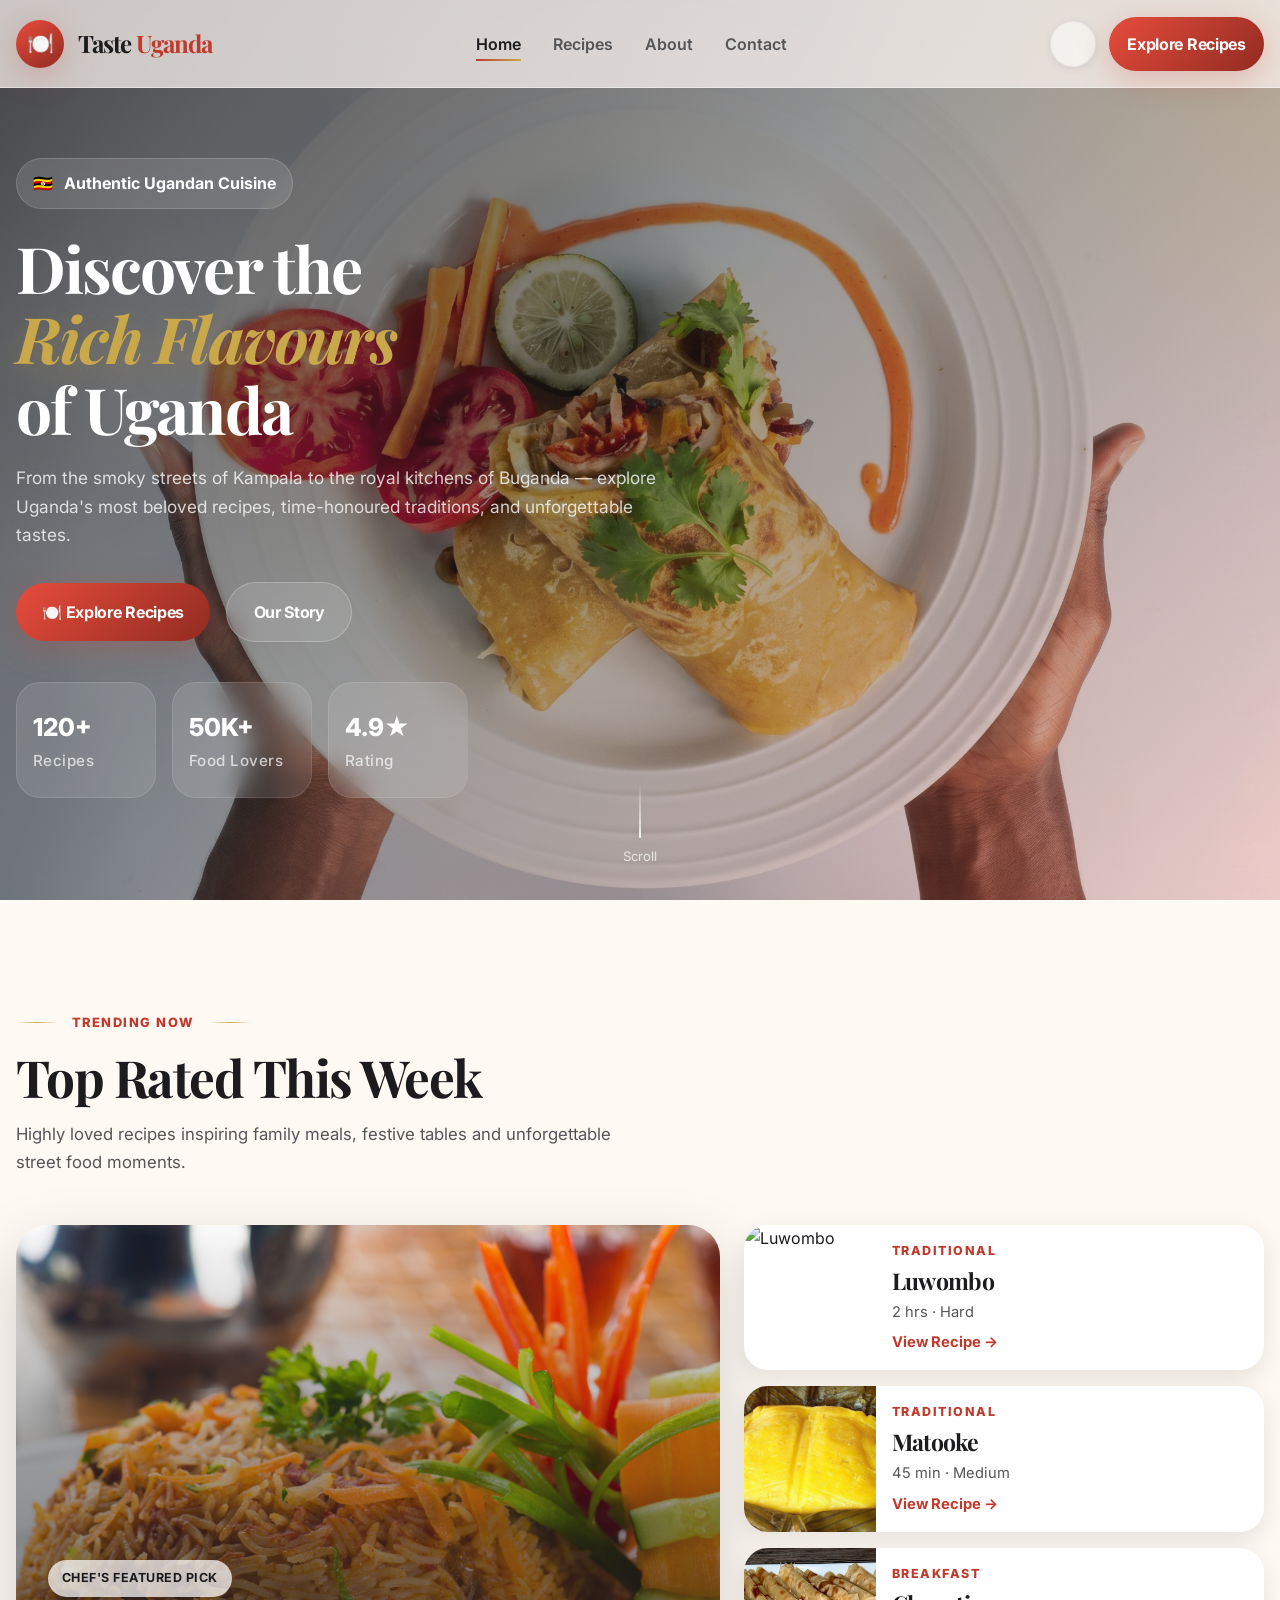
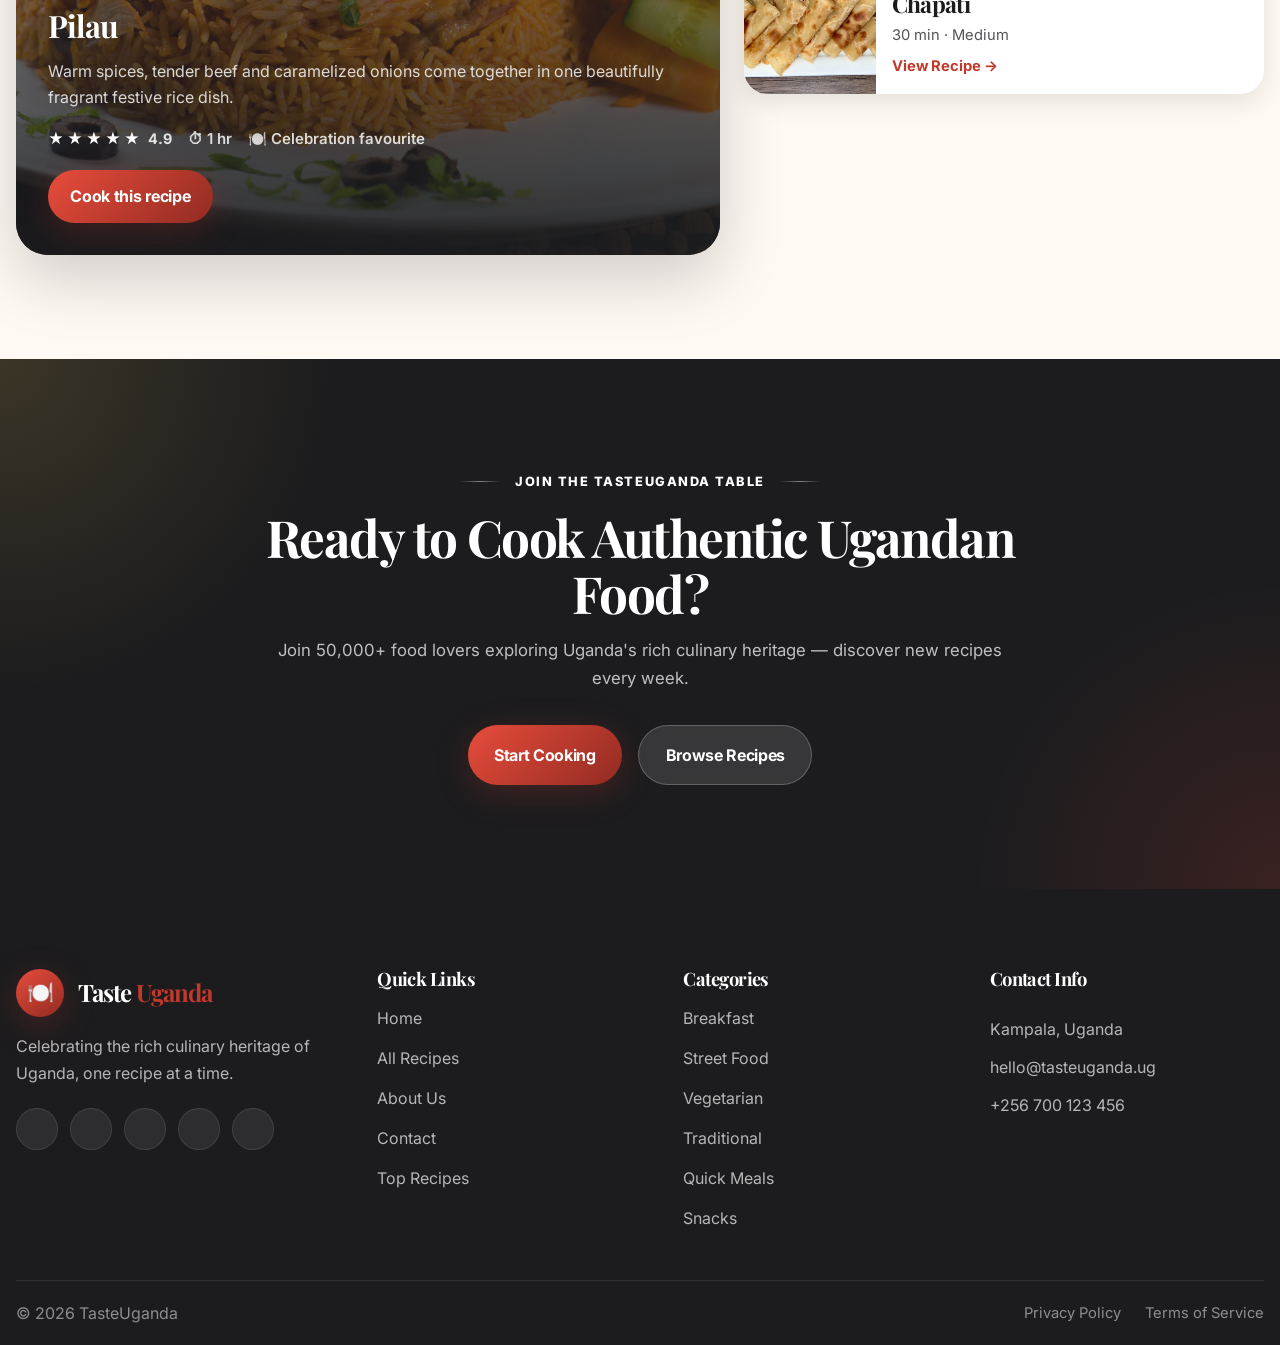
==== index.html @ e5caf35d "move all the css to tailwind media queries format" ====
<!doctype html>
<html lang="en">
  <head>
    <meta charset="UTF-8" />
    <meta name="viewport" content="width=device-width, initial-scale=1.0" />
    <meta
      name="description"
      content="Discover authentic Ugandan recipes, from Rolex and Matoke to Pilau and Luwombo."
    />
    <title>Taste Uganda | Authentic Ugandan Cuisine</title>
    <link
      rel="icon"
      href="data:image/svg+xml,%3Csvg xmlns=%27http://www.w3.org/2000/svg%27 viewBox=%270 0 100 100%27%3E%3Ctext y=%27.9em%27 font-size=%2790%27%3E🍽️%3C/text%3E%3C/svg%3E"
    />
    <link rel="stylesheet" href="css/styles.css" />
    <script src="https://code.iconify.design/iconify-icon/2.1.0/iconify-icon.min.js"></script>
  </head>
  <body>
    <!-- ===================== NAVBAR ===================== -->
    <nav class="navbar" id="navbar">
      <div class="container">
        <div class="navbar-inner">
          <!-- Logo -->
          <a href="index.html" class="navbar-logo">
            <div class="logo-icon">🍽️</div>
            <div class="logo-text">
              Taste
              <span>Uganda</span>
            </div>
          </a>

          <!-- Desktop nav links -->
          <ul class="navbar-nav">
            <li><a href="index.html" class="nav-link active">Home</a></li>
            <li><a href="recipes.html" class="nav-link">Recipes</a></li>
            <li><a href="about.html" class="nav-link">About</a></li>
            <li><a href="contact.html" class="nav-link">Contact</a></li>
          </ul>

          <!-- Right-side actions -->
          <div class="navbar-actions">
            <button class="search-toggle" id="searchToggle" aria-label="Search">
              <iconify-icon icon="line-md:search"></iconify-icon>
            </button>
            <a href="recipes.html" class="btn btn-primary btn-nav">
              Explore Recipes
            </a>
            <button class="hamburger" id="hamburger" aria-label="Menu">
              <span></span>
              <span></span>
              <span></span>
            </button>
          </div>
        </div>
      </div>
    </nav>

    <!-- ===================== MOBILE MENU ===================== -->
    <div class="mobile-menu" id="mobileMenu">
      <ul class="mobile-nav-links">
        <li>
          <a href="index.html" class="mobile-nav-link active">
            <iconify-icon icon="line-md:home"></iconify-icon>
            Home
          </a>
        </li>
        <li>
          <a href="recipes.html" class="mobile-nav-link">
            <iconify-icon icon="line-md:list"></iconify-icon>
            Recipes
          </a>
        </li>
        <li>
          <a href="about.html" class="mobile-nav-link">
            <iconify-icon icon="mdi:earth"></iconify-icon>
            About
          </a>
        </li>
        <li>
          <a href="contact.html" class="mobile-nav-link">
            <iconify-icon icon="line-md:email"></iconify-icon>
            Contact
          </a>
        </li>
      </ul>
      <a href="recipes.html" class="btn btn-primary mobile-nav-cta">
        Explore Recipes
      </a>
    </div>

    <!-- ===================== SEARCH OVERLAY ===================== -->
    <div class="search-overlay" id="searchOverlay">
      <div class="search-box">
        <div class="search-input-wrapper">
          <span class="search-icon-inner">
            <iconify-icon icon="line-md:search"></iconify-icon>
          </span>
          <input
            type="text"
            class="search-input"
            id="heroSearchInput"
            placeholder="Search Ugandan recipes..."
          />
          <button class="search-close" id="searchClose">✕</button>
        </div>
        <p class="search-hint">
          Try: Rolex, Luwombo, Matoke, Pilau, Chapati...
        </p>
      </div>
    </div>

    <main>
      <!-- ===================== HERO ===================== -->
      <section class="hero" id="home">
        <div class="hero-bg"></div>
        <div class="hero-overlay"></div>
        <div class="container">
          <div class="hero-content" data-animate>
            <div class="hero-label">
              <span>🇺🇬</span>
              Authentic Ugandan Cuisine
            </div>

            <h1 class="hero-title">
              Discover the
              <br />
              <em class="highlight">Rich Flavours</em>
              <br />
              of Uganda
            </h1>

            <p class="hero-text">
              From the smoky streets of Kampala to the royal kitchens of Buganda
              — explore Uganda's most beloved recipes, time-honoured traditions,
              and unforgettable tastes.
            </p>

            <div class="hero-actions">
              <a href="recipes.html" class="btn btn-primary btn-lg">
                🍽️ Explore Recipes
              </a>
              <a href="about.html" class="btn btn-ghost btn-lg">Our Story</a>
            </div>

            <div class="hero-stats">
              <div class="stat-item">
                <div class="stat-number">120+</div>
                <div class="stat-label">Recipes</div>
              </div>
              <div class="stat-item">
                <div class="stat-number">50K+</div>
                <div class="stat-label">Food Lovers</div>
              </div>
              <div class="stat-item">
                <div class="stat-number">4.9★</div>
                <div class="stat-label">Rating</div>
              </div>
            </div>
          </div>
        </div>

        <!-- Scroll indicator -->
        <div class="hero-scroll" aria-hidden="true">
          <div class="hero-scroll-line"></div>
          <span>Scroll</span>
        </div>
      </section>

      <!-- ===================== TOP RATED THIS WEEK ===================== -->
      <section class="section" id="top-rated">
        <div class="container">
          <div class="section-header align-left">
            <div class="section-label">Trending Now</div>
            <h2 class="section-title">Top Rated This Week</h2>
            <p class="section-subtitle">
              Highly loved recipes inspiring family meals, festive tables and
              unforgettable street food moments.
            </p>
          </div>

          <div class="top-recipes-grid">
            <!-- Featured large card -->
            <article class="featured-top-card" data-animate>
              <img src="/assets/images/Pilau.jpg" alt="Pilau" loading="lazy" />
              <div class="featured-top-content">
                <span class="badge special">Chef's Featured Pick</span>
                <h3>Pilau</h3>
                <p>
                  Warm spices, tender beef and caramelized onions come together
                  in one beautifully fragrant festive rice dish.
                </p>
                <div class="featured-top-meta">
                  <div class="rating-stars light" data-rating="4.9"></div>
                  <span>⏱ 1 hr</span>
                  <span>🍽️ Celebration favourite</span>
                </div>
                <a href="recipe-detail.html" class="btn btn-primary">
                  Cook this recipe
                </a>
              </div>
            </article>

            <!-- Thumbnail list -->
            <div class="top-recipe-list">
              <article class="top-thumb-card" data-animate>
                <img
                  src="/assets/images/Luwombo.jpg"
                  alt="Luwombo"
                  loading="lazy"
                />
                <div class="top-thumb-body">
                  <span class="food-card-category">Traditional</span>
                  <h4>Luwombo</h4>
                  <p>2 hrs · Hard</p>
                  <a href="recipe-detail.html" class="top-thumb-link">
                    View Recipe →
                  </a>
                </div>
              </article>

              <article class="top-thumb-card" data-animate>
                <img
                  src="/assets/images/matooke.jpg"
                  alt="Matoke"
                  loading="lazy"
                />
                <div class="top-thumb-body">
                  <span class="food-card-category">Traditional</span>
                  <h4>Matooke</h4>
                  <p>45 min · Medium</p>
                  <a href="recipe-detail.html" class="top-thumb-link">
                    View Recipe →
                  </a>
                </div>
              </article>

              <article class="top-thumb-card" data-animate>
                <img
                  src="/assets/images/chapati.webp"
                  alt="Chapati"
                  loading="lazy"
                />
                <div class="top-thumb-body">
                  <span class="food-card-category">Breakfast</span>
                  <h4>Chapati</h4>
                  <p>30 min · Medium</p>
                  <a href="recipe-detail.html" class="top-thumb-link">
                    View Recipe →
                  </a>
                </div>
              </article>

              <article class="top-thumb-card" data-animate>
                <img
                  src="/assets/images/peanut_sauce.jpg"
                  alt="Groundnut Sauce"
                  loading="lazy"
                />
                <div class="top-thumb-body">
                  <span class="food-card-category">Traditional</span>
                  <h4>Groundnut Sauce</h4>
                  <p>35 min · Medium</p>
                  <a href="recipe-detail.html" class="top-thumb-link">
                    View Recipe →
                  </a>
                </div>
              </article>
            </div>
          </div>
        </div>
      </section>
    </main>

    <section class="cta-section">
      <div class="container">
        <div class="cta-content" data-animate>
          <div class="section-label section-label-light">
            Join the TasteUganda Table
          </div>
          <h2>Ready to Cook Authentic Ugandan Food?</h2>
          <p>
            Join 50,000+ food lovers exploring Uganda's rich culinary heritage —
            discover new recipes every week.
          </p>
          <div class="cta-actions">
            <a href="recipe-detail.html" class="btn btn-primary btn-lg">
              Start Cooking
            </a>
            <a href="recipes.html" class="btn btn-ghost btn-lg">
              Browse Recipes
            </a>
          </div>
        </div>
      </div>
    </section>

    <!-- ===================== FOOTER ===================== -->
    <footer class="footer">
      <div class="container">
        <div class="footer-grid">
          <!-- Brand column -->
          <div class="footer-brand">
            <a href="index.html" class="navbar-logo">
              <div class="logo-icon">🍽️</div>
              <div class="logo-text logo-text-light">
                Taste
                <span>Uganda</span>
              </div>
            </a>
            <p>
              Celebrating the rich culinary heritage of Uganda, one recipe at a
              time.
            </p>
            <div class="social-row">
              <a href="#" class="social-btn" aria-label="Facebook">
                <iconify-icon icon="line-md:facebook"></iconify-icon>
              </a>
              <a href="#" class="social-btn" aria-label="Instagram">
                <iconify-icon icon="line-md:instagram"></iconify-icon>
              </a>
              <a href="#" class="social-btn" aria-label="Twitter">
                <iconify-icon icon="line-md:twitter"></iconify-icon>
              </a>
              <a href="#" class="social-btn" aria-label="YouTube">
                <iconify-icon icon="line-md:youtube-filled"></iconify-icon>
              </a>
              <a href="#" class="social-btn" aria-label="TikTok">
                <iconify-icon icon="line-md:tiktok"></iconify-icon>
              </a>
            </div>
          </div>

          <!-- Quick links -->
          <div>
            <h4 class="footer-title">Quick Links</h4>
            <div class="footer-links">
              <a href="index.html">Home</a>
              <a href="recipes.html">All Recipes</a>
              <a href="about.html">About Us</a>
              <a href="contact.html">Contact</a>
              <a href="recipes.html">Top Recipes</a>
            </div>
          </div>

          <!-- Categories -->
          <div>
            <h4 class="footer-title">Categories</h4>
            <div class="footer-links">
              <a href="recipes.html">Breakfast</a>
              <a href="recipes.html">Street Food</a>
              <a href="recipes.html">Vegetarian</a>
              <a href="recipes.html">Traditional</a>
              <a href="recipes.html">Quick Meals</a>
              <a href="recipes.html">Snacks</a>
            </div>
          </div>

          <!-- Contact info -->
          <div class="footer-contact">
            <h4 class="footer-title">Contact Info</h4>
            <p>
              <iconify-icon icon="typcn:location-outline"></iconify-icon>
              Kampala, Uganda
            </p>
            <p>
              <iconify-icon icon="line-md:email"></iconify-icon>
              hello@tasteuganda.ug
            </p>
            <p>
              <iconify-icon icon="line-md:phone"></iconify-icon>
              +256 700 123 456
            </p>
          </div>
        </div>

        <!-- Bottom bar -->
        <div class="footer-bottom">
          <p>
            <span>&copy;</span>
            <script>
              document.write(new Date().getFullYear());
            </script>
            TasteUganda
          </p>
          <div class="footer-bottom-links">
            <a href="#">Privacy Policy</a>
            <a href="#">Terms of Service</a>
          </div>
        </div>
      </div>
    </footer>

    <!-- Back to top -->
    <button class="back-to-top" id="backToTop" aria-label="Back to top">
      ↑
    </button>
    <div class="toast" id="toast">
      <span class="toast-icon"></span>
      <span id="toastMessage"></span>
    </div>

    <script src="js/main.js"></script>
  </body>
</html>
---- css/styles.css ----
/* =========================================================
   GOOGLE FONTS
========================================================= */
@import url("https://fonts.googleapis.com/css2?family=Playfair+Display:ital,wght@0,400;0,600;0,700;0,800;1,400;1,600&family=Inter:wght@300;400;500;600;700&display=swap");

/* =========================================================
   CSS RESET
========================================================= */
*,
*::before,
*::after {
  box-sizing: border-box;
  margin: 0;
  padding: 0;
}

html {
  scroll-behavior: smooth;
  -webkit-text-size-adjust: 100%;
}

body {
  min-height: 100vh;
  font-family:
    "Inter",
    system-ui,
    -apple-system,
    BlinkMacSystemFont,
    "Segoe UI",
    sans-serif;
  background: var(--cream);
  color: var(--text-primary);
  line-height: 1.65;
  overflow-x: hidden;
}

body.no-scroll {
  overflow: hidden;
}

img,
picture,
video,
canvas,
svg {
  display: block;
  max-width: 100%;
}

input,
button,
textarea,
select {
  font: inherit;
}

button {
  border: 0;
  background: none;
  cursor: pointer;
}

a {
  color: inherit;
  text-decoration: none;
}

ul,
ol {
  list-style: none;
}

/* =========================================================
   CSS VARIABLES
========================================================= */
:root {
  --primary: #c0392b;
  --primary-light: #e74c3c;
  --primary-dark: #922b21;
  --primary-glow: rgba(192, 57, 43, 0.15);

  --dark: #1c1c1e;
  --dark-2: #2c2c2e;
  --cream: #fff9f4;

  --yellow-lime: #c9a84c;
  --text-primary: #1c1c1e;
  --text-secondary: #555558;

  --shadow-sm: 0 2px 8px rgba(0, 0, 0, 0.08);
  --shadow-md: 0 8px 24px rgba(0, 0, 0, 0.1);
  --shadow-lg: 0 16px 48px rgba(0, 0, 0, 0.14);
  --shadow-xl: 0 24px 64px rgba(0, 0, 0, 0.18);
  --shadow-red: 0 8px 32px rgba(192, 57, 43, 0.25);

  --radius-full: 9999px;
  --radius-lg: 16px;
  --radius-xl: 24px;
  --radius-2xl: 32px;

  --transition-base: 250ms ease;
  --transition-slow: 400ms ease;
  --transition-spring: 400ms cubic-bezier(0.34, 1.56, 0.64, 1);

  --navbar-height: 88px;
  --container-width: 1280px;
}

/* =========================================================
   LAYOUT UTILITIES
========================================================= */
.container {
  width: min(calc(100% - 2rem), var(--container-width));
  margin-inline: auto;
}

/* =========================================================
   BUTTONS
========================================================= */
.btn {
  display: inline-flex;
  align-items: center;
  justify-content: center;
  gap: 0.65rem;
  min-height: 48px;
  padding: 0.85rem 1.4rem;
  border-radius: var(--radius-full);
  font-weight: 700;
  letter-spacing: -0.02em;
  transition:
    transform var(--transition-spring),
    box-shadow var(--transition-base),
    background var(--transition-base),
    color var(--transition-base);
}

.btn:hover {
  transform: translateY(-3px);
}

.btn-primary {
  color: #fff;
  background: linear-gradient(
    135deg,
    var(--primary-light),
    var(--primary-dark)
  );
  box-shadow: var(--shadow-red);
}

.btn-primary:hover {
  box-shadow: 0 14px 36px rgba(192, 57, 43, 0.35);
}

.btn-nav {
  padding-inline: 1.15rem;
}

/* =========================================================
   NAVBAR
========================================================= */
.navbar {
  position: fixed;
  inset: 0 0 auto;
  height: var(--navbar-height);
  z-index: 1000;
  background: rgba(255, 249, 244, 0.72);
  border-bottom: 1px solid rgba(255, 255, 255, 0.45);
  backdrop-filter: blur(20px);
  -webkit-backdrop-filter: blur(20px);
  transition:
    background var(--transition-base),
    box-shadow var(--transition-base),
    border-color var(--transition-base);
}

.navbar.scrolled {
  background: rgba(255, 249, 244, 0.96);
  box-shadow: var(--shadow-md);
  border-color: rgba(28, 28, 30, 0.06);
}

.navbar-inner {
  min-height: var(--navbar-height);
  display: flex;
  align-items: center;
  justify-content: space-between;
  gap: 1.25rem;
}

/* Logo */
.navbar-logo {
  display: inline-flex;
  align-items: center;
  gap: 0.85rem;
  font-weight: 700;
}

.logo-icon {
  width: 48px;
  height: 48px;
  display: grid;
  place-items: center;
  border-radius: 50%;
  background: linear-gradient(
    145deg,
    var(--primary-light),
    var(--primary-dark)
  );
  box-shadow: var(--shadow-red);
  color: #fff;
  font-size: 1.35rem;
}

.logo-text {
  font-family: "Playfair Display", Georgia, serif;
  font-size: 1.5rem;
  letter-spacing: -0.04em;
  color: var(--text-primary);
}

.logo-text span {
  color: var(--primary);
}

/* Desktop nav links */
.navbar-nav {
  display: flex;
  align-items: center;
  gap: 2rem;
}

.nav-link {
  position: relative;
  font-weight: 600;
  color: var(--text-secondary);
  transition:
    color var(--transition-base),
    transform var(--transition-base);
}

.nav-link::after {
  content: "";
  position: absolute;
  left: 0;
  bottom: -0.45rem;
  width: 100%;
  height: 2px;
  background: linear-gradient(90deg, var(--primary), var(--yellow-lime));
  transform: scaleX(0);
  transform-origin: left;
  transition: transform var(--transition-slow);
}

.nav-link:hover,
.nav-link.active {
  color: var(--text-primary);
}

.nav-link:hover::after,
.nav-link.active::after {
  transform: scaleX(1);
}

/* Right-side actions */
.navbar-actions {
  display: flex;
  align-items: center;
  gap: 0.8rem;
}

/* Search toggle button */
.search-toggle {
  width: 46px;
  height: 46px;
  display: grid;
  place-items: center;
  border-radius: 50%;
  background: rgba(255, 255, 255, 0.55);
  border: 1px solid rgba(0, 0, 0, 0.05);
  box-shadow: var(--shadow-sm);
  font-size: 1.05rem;
  transition:
    transform var(--transition-spring),
    background var(--transition-base),
    box-shadow var(--transition-base);
}

.search-toggle:hover {
  transform: translateY(-2px) scale(1.04);
  background: #fff;
  box-shadow: var(--shadow-md);
}

/* Hamburger */
.hamburger {
  display: none;
  width: 48px;
  height: 48px;
  border-radius: 50%;
  background: rgba(255, 255, 255, 0.62);
  border: 1px solid rgba(0, 0, 0, 0.05);
  box-shadow: var(--shadow-sm);
  position: relative;
}

.hamburger span {
  width: 20px;
  height: 2px;
  background: var(--text-primary);
  border-radius: var(--radius-full);
  transition:
    transform var(--transition-base),
    opacity var(--transition-base);
}

.hamburger.active span:nth-child(1) {
  transform: translateY(6px) rotate(45deg);
}
.hamburger.active span:nth-child(2) {
  opacity: 0;
  transform: scaleX(0);
}
.hamburger.active span:nth-child(3) {
  transform: translateY(-6px) rotate(-45deg);
}

/* =========================================================
   MOBILE MENU
========================================================= */
.mobile-menu {
  position: fixed;
  top: var(--navbar-height);
  left: 0;
  right: 0;
  z-index: 999;
  background: rgba(255, 249, 244, 0.97);
  backdrop-filter: blur(24px);
  -webkit-backdrop-filter: blur(24px);
  border-bottom: 1px solid rgba(0, 0, 0, 0.06);
  box-shadow: var(--shadow-lg);
  padding: 1.5rem 1rem 2rem;
  transform: translateY(-120%);
  opacity: 0;
  visibility: hidden;
  transition:
    transform var(--transition-spring),
    opacity var(--transition-base),
    visibility var(--transition-base);
}

.mobile-menu.open {
  transform: translateY(0);
  opacity: 1;
  visibility: visible;
}

.mobile-nav-links {
  display: grid;
  gap: 1rem;
  margin-bottom: 1.5rem;
}

.mobile-nav-link {
  position: relative;
  display: inline-flex;
  align-items: center;
  gap: 0.85rem;
  padding: 1rem 1.1rem;
  border-radius: var(--radius-lg);
  background: rgba(255, 255, 255, 0.7);
  box-shadow: var(--shadow-sm);
  font-weight: 600;
  color: var(--text-secondary);
  transition:
    color var(--transition-base),
    transform var(--transition-base);
}

.mobile-nav-link::after {
  content: "";
  position: absolute;
  left: 0;
  bottom: -0.45rem;
  width: 100%;
  height: 2px;
  background: linear-gradient(90deg, var(--primary), var(--yellow-lime));
  transform: scaleX(0);
  transform-origin: left;
  transition: transform var(--transition-slow);
}

.mobile-nav-link:hover,
.mobile-nav-link.active {
  color: var(--text-primary);
}

.mobile-nav-link:hover::after,
.mobile-nav-link.active::after {
  transform: scaleX(1);
}

.mobile-nav-cta {
  width: 100%;
  justify-content: center;
}

/* =========================================================
   SEARCH OVERLAY
========================================================= */
.search-overlay {
  position: fixed;
  inset: 0;
  z-index: 1100;
  display: flex;
  align-items: center;
  justify-content: center;
  padding: 1.5rem;
  background: rgba(17, 17, 19, 0.72);
  backdrop-filter: blur(16px);
  -webkit-backdrop-filter: blur(16px);
  opacity: 0;
  visibility: hidden;
  transition:
    opacity var(--transition-base),
    visibility var(--transition-base);
}

.search-overlay.open {
  opacity: 1;
  visibility: visible;
}

.search-box {
  width: min(100%, 760px);
  padding: 2rem;
  border-radius: var(--radius-2xl);
  background: rgba(255, 255, 255, 0.08);
  border: 1px solid rgba(255, 255, 255, 0.18);
  box-shadow: var(--shadow-xl);
}

.search-input-wrapper {
  position: relative;
}

.search-icon-inner {
  position: absolute;
  left: 1.3rem;
  top: 50%;
  transform: translateY(-50%);
  font-size: 1.1rem;
}

.search-input {
  width: 100%;
  min-height: 74px;
  padding: 1rem 4.5rem 1rem 3.8rem;
  border-radius: var(--radius-full);
  border: 1px solid rgba(255, 255, 255, 0.16);
  background: rgba(255, 255, 255, 0.16);
  color: #fff;
  font-size: clamp(1rem, 2vw, 1.35rem);
  outline: none;
  transition:
    border-color var(--transition-base),
    box-shadow var(--transition-base),
    background var(--transition-base);
}

.search-input::placeholder {
  color: rgba(255, 255, 255, 0.72);
}

.search-input:focus {
  border-color: rgba(255, 255, 255, 0.45);
  box-shadow: 0 0 0 8px rgba(255, 255, 255, 0.08);
  background: rgba(255, 255, 255, 0.2);
}

.search-close {
  position: absolute;
  right: 0.9rem;
  top: 50%;
  transform: translateY(-50%);
  width: 52px;
  height: 52px;
  display: grid;
  place-items: center;
  border-radius: 50%;
  color: #fff;
  background: rgba(255, 255, 255, 0.14);
  transition:
    background var(--transition-base),
    transform var(--transition-base);
}

.search-close:hover {
  background: rgba(255, 255, 255, 0.22);
  transform: translateY(-50%) rotate(90deg);
}

.search-hint {
  color: rgba(255, 255, 255, 0.6);
  font-size: 0.85rem;
  margin-top: 12px;
  text-align: center;
}

/* =========================================================
   TOAST
========================================================= */
.toast {
  position: fixed;
  right: 1.5rem;
  bottom: 1.5rem;
  z-index: 1200;
  display: inline-flex;
  align-items: center;
  gap: 0.8rem;
  padding: 1rem 1.25rem;
  border-radius: var(--radius-full);
  background: var(--dark);
  color: #fff;
  box-shadow: var(--shadow-xl);
  transform: translateY(24px);
  opacity: 0;
  visibility: hidden;
  transition:
    transform var(--transition-spring),
    opacity var(--transition-base),
    visibility var(--transition-base);
}

.toast.show {
  transform: translateY(0);
  opacity: 1;
  visibility: visible;
}

.toast-icon {
  width: 34px;
  height: 34px;
  display: grid;
  place-items: center;
  border-radius: 50%;
  background: rgba(255, 255, 255, 0.12);
}

/* =========================================================
   RESPONSIVE — NAVBAR
========================================================= */

/* =========================================================
   TYPOGRAPHY — HERO
========================================================= */
h1,
h2,
h3,
h4,
h5,
h6 {
  font-family: "Playfair Display", Georgia, serif;
  line-height: 1.1;
  letter-spacing: -0.03em;
  color: var(--text-primary);
}

h1 {
  font-size: clamp(2.9rem, 5vw, 5.8rem);
}

p {
  color: var(--text-secondary);
  font-size: 1rem;
}

.highlight {
  color: var(--yellow-lime);
  font-style: italic;
  text-shadow: 0 10px 28px rgba(201, 168, 76, 0.22);
}

/* =========================================================
   ANIMATIONS — SCROLL REVEAL
========================================================= */
[data-animate] {
  opacity: 0;
  transform: translateY(34px);
  transition:
    opacity 700ms ease,
    transform 700ms ease;
}

[data-animate].animate-in {
  opacity: 1;
  transform: translateY(0);
}

/* =========================================================
   ADDITIONAL BUTTON VARIANTS (hero)
========================================================= */
.btn-ghost {
  color: #fff;
  background: rgba(255, 255, 255, 0.12);
  border: 1px solid rgba(255, 255, 255, 0.22);
  backdrop-filter: blur(10px);
}

.btn-ghost:hover {
  background: rgba(255, 255, 255, 0.2);
}

.btn-lg {
  min-height: 56px;
  padding: 1rem 1.65rem;
}

/* =========================================================
   HERO SECTION
========================================================= */
.hero {
  position: relative;
  min-height: 100vh;
  display: flex;
  align-items: center;
  padding-top: var(--navbar-height);
  overflow: hidden;
}

/* Background image */
.hero-bg {
  position: absolute;
  inset: 0;
  background-image: url("/assets/images/rolex.jpeg");
  background-size: cover;
  background-position: center;
  transform: scale(1.04);
}

/* Dark gradient overlay */
.hero-overlay {
  position: absolute;
  inset: 0;
  background:
    radial-gradient(
      circle at top right,
      rgba(201, 168, 76, 0.22),
      transparent 30%
    ),
    linear-gradient(
      135deg,
      rgba(28, 28, 30, 0.82),
      rgba(28, 28, 30, 0.45) 45%,
      rgba(192, 57, 43, 0.25)
    );
}

/* Hero content */
.hero-content {
  position: relative;
  z-index: 1;
  max-width: 760px;
  color: #fff;
  padding: 3rem 0 5rem;
}

/* Uganda flag label pill */
.hero-label {
  display: inline-flex;
  align-items: center;
  gap: 0.7rem;
  padding: 0.7rem 1rem;
  border-radius: var(--radius-full);
  background: rgba(255, 255, 255, 0.12);
  border: 1px solid rgba(255, 255, 255, 0.16);
  backdrop-filter: blur(10px);
  margin-bottom: 1.5rem;
  color: #fff;
  font-weight: 700;
}

.hero-title {
  color: #fff;
  margin-bottom: 1.25rem;
}

.hero-text {
  max-width: 640px;
  color: rgba(255, 255, 255, 0.78);
  font-size: 1.08rem;
  margin-bottom: 2rem;
}

/* CTA buttons row */
.hero-actions {
  display: flex;
  align-items: center;
  flex-wrap: wrap;
  gap: 1rem;
  margin-bottom: 2.5rem;
}

/* Stats row */
.hero-stats {
  display: flex;
  flex-wrap: wrap;
  gap: 1rem;
}

.stat-item {
  min-width: 140px;
  padding: 1rem 1.2rem;
  border-radius: var(--radius-xl);
  background: rgba(255, 255, 255, 0.11);
  border: 1px solid rgba(255, 255, 255, 0.12);
  backdrop-filter: blur(12px);
}

.stat-number {
  font-size: 1.55rem;
  font-weight: 800;
  color: #fff;
}

.stat-label {
  color: rgba(255, 255, 255, 0.68);
  font-size: 0.92rem;
}

/* Scroll indicator */
.hero-scroll {
  position: absolute;
  left: 50%;
  bottom: 2rem;
  transform: translateX(-50%);
  display: grid;
  justify-items: center;
  gap: 0.5rem;
  color: rgba(255, 255, 255, 0.72);
  z-index: 1;
  animation: bounce 2.2s infinite;
  font-size: 0.82rem;
}

.hero-scroll-line {
  width: 2px;
  height: 56px;
  border-radius: var(--radius-full);
  background: linear-gradient(
    180deg,
    rgba(255, 255, 255, 0),
    rgba(255, 255, 255, 0.85)
  );
}

/* =========================================================
   ANIMATIONS
========================================================= */
@keyframes bounce {
  0%,
  20%,
  50%,
  80%,
  100% {
    transform: translateX(-50%) translateY(0);
  }
  40% {
    transform: translateX(-50%) translateY(-10px);
  }
  60% {
    transform: translateX(-50%) translateY(-5px);
  }
}

/* =========================================================
   RESPONSIVE — HERO
========================================================= */

/* =========================================================
   SECTION UTILITIES
========================================================= */
.section {
  padding: 6.5rem 0;
}

.section-header {
  max-width: 760px;
  margin: 0 auto 3rem;
  text-align: center;
}

.section-header.align-left {
  max-width: 100%;
  margin-inline: 0;
  text-align: left;
}

.section-label {
  display: inline-flex;
  align-items: center;
  gap: 0.85rem;
  margin-bottom: 1rem;
  color: var(--primary);
  font-weight: 800;
  letter-spacing: 0.12em;
  text-transform: uppercase;
  font-size: 0.8rem;
}

.section-label::before,
.section-label::after {
  content: "";
  width: 42px;
  height: 1px;
  background: linear-gradient(
    90deg,
    transparent,
    var(--yellow-lime),
    transparent
  );
}

.section-title {
  font-family: "Playfair Display", Georgia, serif;
  font-size: clamp(2.2rem, 4vw, 4rem);
  margin-bottom: 1rem;
  color: var(--text-primary);
}

.section-subtitle {
  color: var(--text-secondary);
  font-size: 1.05rem;
  max-width: 640px;
  margin-inline: auto;
}

.section-header.align-left .section-subtitle {
  margin-inline: 0;
}

/* =========================================================
   BADGES
========================================================= */
.badge {
  display: inline-flex;
  align-items: center;
  gap: 0.4rem;
  padding: 0.45rem 0.8rem;
  border-radius: var(--radius-full);
  font-size: 0.78rem;
  font-weight: 700;
  letter-spacing: 0.04em;
  text-transform: uppercase;
  border: 1px solid transparent;
}

.badge.special {
  color: var(--dark);
  background: rgba(255, 255, 255, 0.72);
}

/* =========================================================
   RATING STARS
========================================================= */
.rating-stars {
  display: inline-flex;
  align-items: center;
  gap: 0.18rem;
  color: var(--yellow-lime);
  font-size: 0.95rem;
  font-weight: 700;
}

.rating-stars.light {
  color: #fff;
}

.rating-stars .star.empty {
  color: rgba(201, 168, 76, 0.3);
}

.rating-stars.light .star.empty {
  color: rgba(255, 255, 255, 0.3);
}

.rating-stars .rating-value {
  color: var(--text-secondary);
  margin-left: 0.35rem;
  font-size: 0.9rem;
}

.rating-stars.light .rating-value {
  color: rgba(255, 255, 255, 0.85);
}

/* =========================================================
   TOP RECIPES GRID
========================================================= */
.top-recipes-grid {
  display: grid;
  grid-template-columns: 1.15fr 0.85fr;
  gap: 1.5rem;
}

/* Featured large card */
.featured-top-card {
  position: relative;
  min-height: 620px;
  overflow: hidden;
  border-radius: var(--radius-2xl);
  box-shadow: var(--shadow-xl);
}

.featured-top-card img {
  position: absolute;
  inset: 0;
  width: 100%;
  height: 100%;
  object-fit: cover;
  transition: transform 800ms ease;
}

.featured-top-card:hover img {
  transform: scale(1.06);
}

.featured-top-card::after {
  content: "";
  position: absolute;
  inset: 0;
  background: linear-gradient(
    180deg,
    rgba(28, 28, 30, 0.02),
    rgba(28, 28, 30, 0.92)
  );
}

.featured-top-content {
  position: absolute;
  left: 0;
  right: 0;
  bottom: 0;
  z-index: 1;
  padding: 2rem;
  color: #fff;
}

.featured-top-content h3 {
  color: #fff;
  font-family: "Playfair Display", Georgia, serif;
  font-size: clamp(1.5rem, 2.4vw, 2.3rem);
  margin: 0.8rem 0 0.9rem;
}

.featured-top-content p {
  color: rgba(255, 255, 255, 0.82);
  margin-bottom: 1rem;
}

.featured-top-meta {
  display: flex;
  align-items: center;
  gap: 1rem;
  flex-wrap: wrap;
  color: rgba(255, 255, 255, 0.82);
  margin-bottom: 1.15rem;
  font-size: 0.94rem;
  font-weight: 600;
}

/* Thumbnail list (right column) */
.top-recipe-list {
  display: grid;
  gap: 1rem;
}

.top-thumb-card {
  display: grid;
  grid-template-columns: 132px 1fr;
  gap: 1rem;
  background: #fff;
  border-radius: var(--radius-xl);
  overflow: hidden;
  box-shadow: var(--shadow-md);
  transition:
    transform var(--transition-spring),
    box-shadow var(--transition-base);
}

.top-thumb-card:hover {
  transform: translateX(8px);
  box-shadow: var(--shadow-lg);
}

.top-thumb-card img {
  width: 100%;
  height: 100%;
  object-fit: cover;
}

.top-thumb-body {
  padding: 1rem 1rem 1rem 0;
  display: flex;
  flex-direction: column;
  justify-content: center;
  gap: 0.4rem;
}

.top-thumb-body h4 {
  font-family: "Playfair Display", Georgia, serif;
  font-size: clamp(1.2rem, 1.8vw, 1.6rem);
  color: var(--text-primary);
}

.top-thumb-body p {
  font-size: 0.92rem;
}

.top-thumb-link {
  color: var(--primary);
  font-weight: 700;
  font-size: 0.92rem;
  display: inline-flex;
  align-items: center;
  gap: 0.35rem;
  transition: gap var(--transition-base);
}

.top-thumb-link:hover {
  gap: 0.6rem;
}

.food-card-category {
  font-size: 0.78rem;
  font-weight: 800;
  text-transform: uppercase;
  letter-spacing: 0.12em;
  color: var(--primary);
}

/* =========================================================
   RESPONSIVE — TOP RATED
========================================================= */

/* =========================================================
   FOOTER
========================================================= */
.footer {
  background: var(--dark);
  color: rgba(255, 255, 255, 0.74);
  padding-top: 5rem;
}

.footer-grid {
  display: grid;
  grid-template-columns: 1.2fr 1fr 1fr 1fr;
  gap: 2rem;
  padding-bottom: 3rem;
}

/* White logo variant used inside the dark footer */
.logo-text-light {
  color: #fff;
}

.footer-brand p,
.footer-links a,
.footer-contact p {
  color: rgba(255, 255, 255, 0.68);
}

.footer-brand p {
  margin-top: 1rem;
  line-height: 1.7;
}

.footer-title {
  color: #fff;
  margin-bottom: 1rem;
  font-family: "Playfair Display", Georgia, serif;
  font-size: 1.15rem;
}

.footer-links {
  display: grid;
  gap: 0.85rem;
}

.footer-links a {
  transition:
    color var(--transition-base),
    transform var(--transition-base);
  display: inline-block;
}

.footer-links a:hover {
  color: #fff;
  transform: translateX(4px);
}

/* Social icons row */
.social-row {
  display: flex;
  gap: 0.75rem;
  flex-wrap: wrap;
  margin-top: 1.3rem;
}

.social-btn {
  width: 42px;
  height: 42px;
  display: grid;
  place-items: center;
  border-radius: 50%;
  background: rgba(255, 255, 255, 0.08);
  border: 1px solid rgba(255, 255, 255, 0.1);
  transition:
    transform var(--transition-spring),
    background var(--transition-base),
    box-shadow var(--transition-base);
}

.social-btn:hover {
  transform: translateY(-4px);
  background: rgba(255, 255, 255, 0.14);
  box-shadow: var(--shadow-md);
}

/* Contact column */
.footer-contact {
  display: grid;
  gap: 0.7rem;
  align-content: start;
}

/* Bottom bar */
.footer-bottom {
  border-top: 1px solid rgba(255, 255, 255, 0.08);
  padding: 1.2rem 0;
  display: flex;
  align-items: center;
  justify-content: space-between;
  gap: 1rem;
  flex-wrap: wrap;
  font-size: 0.92rem;
}

.footer-bottom p {
  color: rgba(255, 255, 255, 0.5);
}

.footer-bottom-links {
  display: flex;
  gap: 1.5rem;
}

.footer-bottom-links a {
  color: rgba(255, 255, 255, 0.5);
  transition: color var(--transition-base);
}

.footer-bottom-links a:hover {
  color: #fff;
}

/* =========================================================
   BACK TO TOP BUTTON
========================================================= */
.back-to-top {
  position: fixed;
  right: 1.5rem;
  bottom: 1.5rem;
  z-index: 999;
  width: 52px;
  height: 52px;
  display: grid;
  place-items: center;
  border-radius: 50%;
  background: linear-gradient(
    135deg,
    var(--primary-light),
    var(--primary-dark)
  );
  color: #fff;
  font-size: 1.25rem;
  box-shadow: var(--shadow-red);
  opacity: 0;
  visibility: hidden;
  transform: translateY(16px);
  transition:
    transform var(--transition-spring),
    opacity var(--transition-base),
    visibility var(--transition-base);
}

.back-to-top.show {
  opacity: 1;
  visibility: visible;
  transform: translateY(0);
}

.back-to-top:hover {
  transform: translateY(-4px);
}

.cta-section {
  position: relative;
  overflow: hidden;
  padding: 6.5rem 0;
  background:
    radial-gradient(
      circle at top left,
      rgba(201, 168, 76, 0.18),
      transparent 24%
    ),
    radial-gradient(
      circle at bottom right,
      rgba(192, 57, 43, 0.18),
      transparent 22%
    ),
    var(--dark);
}

.cta-content {
  max-width: 760px;
  margin: 0 auto;
  text-align: center;
}

.cta-content h2 {
  color: #fff;
  font-family: "Playfair Display", Georgia, serif;
  font-size: clamp(2.2rem, 4vw, 4rem);
  margin-bottom: 1rem;
}

.cta-content p {
  color: rgba(255, 255, 255, 0.72);
  font-size: 1.05rem;
}

/* White section-label variant for dark backgrounds */
.section-label-light {
  color: #fff;
  justify-content: center;
}

.section-label-light::before,
.section-label-light::after {
  background: linear-gradient(
    90deg,
    transparent,
    rgba(255, 255, 255, 0.45),
    transparent
  );
}

.cta-actions {
  display: flex;
  justify-content: center;
  flex-wrap: wrap;
  gap: 1rem;
  margin-top: 2rem;
}

/* =========================================================
   RESPONSIVE — FOOTER
========================================================= */

.page-hero {
  position: relative;
  display: flex;
  align-items: center;
  padding-left: 1rem;
  padding-right: 1rem;
  min-height: 400px;
  overflow: hidden;
  color: #fff;
  padding-top: var(--navbar-height);
}
.page-hero-sm {
  min-height: 300px;
}

.page-hero-bg {
  position: absolute;
  inset: 0;
  background-size: cover;
  background-position: center;
  filter: brightness(0.42);
  transform: scale(1.04);
  transition: transform 6s ease;
}
.page-hero:hover .page-hero-bg {
  transform: scale(1);
}

.page-hero .container {
  position: relative;
  z-index: 1;
  width: 100%;
}

.page-hero-inner {
  display: flex;
  align-items: flex-end;
  justify-content: space-between;
  gap: 2rem;
  padding: 3rem 0;
  width: 100%;
}

.page-hero-content {
  max-width: 580px;
}
.page-hero-content h1 {
  font-size: clamp(2rem, 5vw, 3.8rem);
  margin: 0.3rem 0 1rem;
  text-shadow: 0 2px 18px rgba(0, 0, 0, 0.7);
  color: #fff;
  line-height: 1.15;
}
.page-hero-content p {
  color: rgba(255, 255, 255, 0.88);
  font-size: 1.08rem;
  line-height: 1.7;
  text-shadow: 0 1px 6px rgba(0, 0, 0, 0.45);
  margin: 0;
}

.breadcrumb {
  display: flex;
  align-items: center;
  gap: 0.4rem;
  font-size: 0.88rem;
  letter-spacing: 0.04em;
  opacity: 0.82;
  text-transform: uppercase;
  font-weight: 600;
  color: #fff;
  white-space: nowrap;
  flex-shrink: 0;
  padding-bottom: 0.15rem;
}
.breadcrumb span {
  opacity: 0.6;
}

.contact-grid {
  display: grid;
  grid-template-columns: 1fr 1.4fr;
  gap: 2.5rem;
  align-items: start;
}

/* Info card */
.contact-info-card {
  background: var(--dark);
  color: #fff;
  border-radius: 18px;
  padding: 2.6rem 2.2rem;
  min-height: 100%;
}
.contact-info-card h2 {
  font-family: "Playfair Display", Georgia, serif;
  font-size: 1.7rem;
  color: #fff;
  margin-bottom: 0.9rem;
}
.contact-info-card > p {
  opacity: 0.75;
  font-size: 0.97rem;
  line-height: 1.7;
  margin-bottom: 2rem;
}

.contact-detail-list {
  display: flex;
  flex-direction: column;
  gap: 1.3rem;
  margin-bottom: 2rem;
}
.contact-detail {
  display: flex;
  align-items: flex-start;
  gap: 1rem;
}
.contact-detail-icon {
  width: 40px;
  height: 40px;
  background: rgba(255, 255, 255, 0.1);
  border-radius: 10px;
  display: flex;
  align-items: center;
  justify-content: center;
  font-size: 1.1rem;
  flex-shrink: 0;
}
.contact-detail-title {
  color: #fff;
  font-size: 0.88rem;
  margin-bottom: 0.2rem;
}
.contact-detail-text {
  color: rgba(255, 255, 255, 0.65);
  font-size: 0.93rem;
}

.social-row {
  display: flex;
  gap: 0.75rem;
}
.contact-social {
  width: 40px;
  height: 40px;
  background: rgba(255, 255, 255, 0.1);
  border-radius: 10px;
  display: flex;
  align-items: center;
  justify-content: center;
  font-size: 1rem;
  text-decoration: none;
  transition:
    background var(--transition),
    transform var(--transition);
}
.contact-social:hover {
  background: var(--primary);
  transform: translateY(-2px);
}

/* Form card */
.contact-form-card {
  background: #fff;
  border-radius: 18px;
  padding: 2.6rem 2.4rem;
  box-shadow: 0 4px 32px rgba(0, 0, 0, 0.08);
}
.contact-form-card h2 {
  font-family: "Playfair Display", Georgia, serif;
  font-size: 1.7rem;
  color: var(--dark);
  margin-bottom: 0.6rem;
}
.form-intro {
  color: var(--muted);
  font-size: 0.97rem;
  margin-bottom: 1.6rem;
  line-height: 1.65;
}

.form-grid {
  display: grid;
  grid-template-columns: 1fr 1fr;
  gap: 1rem;
}
.form-group {
  display: flex;
  flex-direction: column;
  gap: 0.45rem;
  margin-bottom: 1.1rem;
}
.form-group label {
  font-size: 0.88rem;
  font-weight: 600;
  color: var(--dark);
  letter-spacing: 0.02em;
}
.form-group input,
.form-group select,
.form-group textarea {
  padding: 0.72rem 1rem;
  border: 1.5px solid #e4e0da;
  border-radius: 10px;
  font-size: 0.97rem;
  font-family: inherit;
  background: var(--cream);
  color: var(--dark);
  outline: none;
  transition:
    border-color var(--transition),
    box-shadow var(--transition);
  width: 100%;
}
.form-group input:focus,
.form-group select:focus,
.form-group textarea:focus {
  border-color: var(--primary);
  box-shadow: 0 0 0 3px rgba(192, 57, 43, 0.12);
}
.form-group textarea {
  resize: vertical;
  min-height: 130px;
}

/* frequently asked questions */

.faq-section {
  background: #faf0e6;
}

.faq-list {
  max-width: 780px;
  margin: 0 auto;
  display: flex;
  flex-direction: column;
  gap: 1rem;
}
.faq-item {
  background: #fff;
  border-radius: 14px;
  padding: 0;
  overflow: hidden;
  box-shadow: 0 2px 12px rgba(0, 0, 0, 0.06);
  border: 1px solid rgba(0, 0, 0, 0.06);
}
.faq-item summary {
  padding: 1.25rem 1.5rem;
  font-weight: 600;
  font-size: 1.02rem;
  color: var(--dark);
  cursor: pointer;
  list-style: none;
  display: flex;
  justify-content: space-between;
  align-items: center;
  transition: color var(--transition);
}
.faq-item summary::-webkit-details-marker {
  display: none;
}
.faq-item summary::after {
  content: "+";
  font-size: 1.4rem;
  font-weight: 300;
  color: var(--primary);
  transition: transform var(--transition);
  flex-shrink: 0;
}
.faq-item[open] summary::after {
  transform: rotate(45deg);
}
.faq-item[open] summary {
  color: var(--primary);
}
.faq-content {
  padding: 0 1.5rem 1.25rem;
  color: var(--muted);
  font-size: 0.97rem;
  line-height: 1.75;
}

.about-story-section {
  background: #fff;
}

.about-story-grid {
  display: grid;
  grid-template-columns: 1fr 1fr;
  gap: 4rem;
  align-items: center;
}

.about-story-text .section-title {
  margin-bottom: 1.4rem;
}

.about-story-text p {
  color: var(--muted);
  font-size: 1rem;
  line-height: 1.8;
  margin-bottom: 1.1rem;
}

.about-story-tags {
  display: flex;
  flex-wrap: wrap;
  gap: 0.6rem;
  margin-top: 1.8rem;
}
.story-tag {
  background: var(--cream);
  border: 1px solid #e8e0d6;
  border-radius: 50px;
  padding: 0.4rem 1rem;
  font-size: 0.88rem;
  font-weight: 600;
  color: var(--dark);
}

.story-img-wrap {
  position: relative;
  border-radius: 20px;
  overflow: hidden;
  box-shadow: 0 12px 48px rgba(0, 0, 0, 0.14);
  aspect-ratio: 4/3;
}
.story-img-wrap img {
  width: 100%;
  height: 100%;
  object-fit: cover;
  display: block;
  transition: transform 0.5s ease;
}
.story-img-wrap:hover img {
  transform: scale(1.04);
}

.story-img-badge {
  position: absolute;
  bottom: 1.4rem;
  left: 1.4rem;
  background: var(--primary);
  color: #fff;
  border-radius: 14px;
  padding: 0.8rem 1.2rem;
  display: flex;
  flex-direction: column;
  align-items: center;
  line-height: 1.2;
  box-shadow: 0 4px 18px rgba(192, 57, 43, 0.4);
}
.badge-num {
  font-size: 1.6rem;
  font-weight: 800;
  font-family: "Playfair Display", Georgia, serif;
}
.badge-label {
  font-size: 0.75rem;
  opacity: 0.9;
  white-space: nowrap;
}

.about-stats-banner {
  background:
    radial-gradient(
      circle at top left,
      rgba(201, 168, 76, 0.15),
      transparent 30%
    ),
    radial-gradient(
      circle at bottom right,
      rgba(192, 57, 43, 0.15),
      transparent 28%
    ),
    var(--dark);
  padding: 4.5rem 0;
}

.stats-grid {
  display: grid;
  grid-template-columns: repeat(4, 1fr);
  gap: 2rem;
  text-align: center;
}

.stat-item {
  padding: 1.5rem 1rem;
  border-right: 1px solid rgba(255, 255, 255, 0.1);
}
.stat-item:last-child {
  border-right: none;
}

.stat-num {
  font-family: "Playfair Display", Georgia, serif;
  font-size: clamp(2.4rem, 4vw, 3.4rem);
  font-weight: 800;
  color: var(--yellow-lime);
  line-height: 1;
  margin-bottom: 0.5rem;
}

.stat-label {
  font-size: 0.95rem;
  color: rgba(255, 255, 255, 0.7);
  font-weight: 500;
  letter-spacing: 0.03em;
}

.about-culture-section {
  background: #faf0e6;
}

.culture-grid {
  display: grid;
  grid-template-columns: repeat(3, 1fr);
  gap: 1.8rem;
}

.culture-card {
  background: #fff;
  border-radius: 18px;
  overflow: hidden;
  box-shadow: 0 4px 24px rgba(0, 0, 0, 0.07);
  transition:
    transform var(--transition),
    box-shadow var(--transition);
}
.culture-card:hover {
  transform: translateY(-5px);
  box-shadow: 0 12px 40px rgba(0, 0, 0, 0.13);
}

.culture-card-img {
  position: relative;
  aspect-ratio: 16/10;
  overflow: hidden;
}
.culture-card-img img {
  width: 100%;
  height: 100%;
  object-fit: cover;
  display: block;
  transition: transform 0.5s ease;
}
.culture-card:hover .culture-card-img img {
  transform: scale(1.06);
}

.culture-card-region {
  position: absolute;
  top: 0.9rem;
  right: 0.9rem;
  background: var(--primary);
  color: #fff;
  font-size: 0.75rem;
  font-weight: 700;
  letter-spacing: 0.05em;
  text-transform: uppercase;
  padding: 0.3rem 0.8rem;
  border-radius: 50px;
}

.culture-card-body {
  padding: 1.4rem 1.5rem 1.6rem;
}
.culture-card-body h3 {
  font-family: "Playfair Display", Georgia, serif;
  font-size: 1.25rem;
  color: var(--dark);
  margin-bottom: 0.6rem;
}
.culture-card-body p {
  font-size: 0.93rem;
  color: var(--muted);
  line-height: 1.7;
  margin-bottom: 1rem;
}

.culture-dishes {
  display: flex;
  flex-wrap: wrap;
  gap: 0.5rem;
}
.culture-dishes span {
  background: var(--cream);
  border: 1px solid #e8e0d6;
  border-radius: 50px;
  padding: 0.25rem 0.75rem;
  font-size: 0.8rem;
  font-weight: 600;
  color: var(--dark);
}

.recipes-filter-bar {
  background: #fff;
  border-bottom: 1px solid #ede8e1;
  position: sticky;
  top: var(--navbar-height);
  z-index: 90;
  box-shadow: 0 2px 12px rgba(0, 0, 0, 0.05);
}

.filter-inner {
  display: flex;
  align-items: center;
  justify-content: space-between;
  gap: 1rem;
  padding: 0.85rem 0;
  flex-wrap: wrap;
}

.filter-categories {
  display: flex;
  gap: 0.5rem;
  flex-wrap: wrap;
}

.filter-btn {
  background: transparent;
  border: 1.5px solid #e4ddd5;
  border-radius: 50px;
  padding: 0.42rem 1.1rem;
  font-size: 0.88rem;
  font-weight: 600;
  color: var(--muted);
  cursor: pointer;
  transition: all var(--transition);
  white-space: nowrap;
  font-family: inherit;
}
.filter-btn:hover {
  border-color: var(--primary);
  color: var(--primary);
}
.filter-btn.active {
  background: var(--primary);
  border-color: var(--primary);
  color: #fff;
}

.sort-select {
  padding: 0.45rem 1rem;
  border: 1.5px solid #e4ddd5;
  border-radius: 50px;
  font-size: 0.88rem;
  font-family: inherit;
  font-weight: 600;
  color: var(--dark);
  background: var(--cream);
  cursor: pointer;
  outline: none;
  transition: border-color var(--transition);
}
.sort-select:focus {
  border-color: var(--primary);
}

.visually-hidden {
  position: absolute;
  width: 1px;
  height: 1px;
  overflow: hidden;
  clip: rect(0, 0, 0, 0);
  white-space: nowrap;
}

.recipes-grid-section {
  background: var(--cream);
}

.recipes-results-bar {
  margin-bottom: 1.5rem;
}
.results-count {
  font-size: 0.93rem;
  color: var(--muted);
}
.results-count strong {
  color: var(--dark);
}

.recipes-grid {
  display: grid;
  grid-template-columns: repeat(3, 1fr);
  gap: 1.8rem;
}

/* Recipe card */
.recipe-card {
  background: #fff;
  border-radius: 18px;
  overflow: hidden;
  text-decoration: none;
  color: inherit;
  box-shadow: 0 3px 18px rgba(0, 0, 0, 0.07);
  transition:
    transform var(--transition),
    box-shadow var(--transition);
  display: flex;
  flex-direction: column;
}
.recipe-card:hover {
  transform: translateY(-5px);
  box-shadow: 0 12px 40px rgba(0, 0, 0, 0.13);
}

.recipe-card-img {
  position: relative;
  aspect-ratio: 4/3;
  overflow: hidden;
}
.recipe-card-img img {
  width: 100%;
  height: 100%;
  object-fit: cover;
  display: block;
  transition: transform 0.5s ease;
}
.recipe-card:hover .recipe-card-img img {
  transform: scale(1.06);
}

.recipe-card-badge {
  position: absolute;
  top: 0.8rem;
  left: 0.8rem;
  background: var(--primary);
  color: #fff;
  font-size: 0.72rem;
  font-weight: 700;
  letter-spacing: 0.05em;
  text-transform: uppercase;
  padding: 0.28rem 0.75rem;
  border-radius: 50px;
}

.recipe-card-body {
  padding: 1.3rem 1.4rem 1.5rem;
  flex: 1;
  display: flex;
  flex-direction: column;
}
.recipe-card-body h3 {
  font-family: "Playfair Display", Georgia, serif;
  font-size: 1.18rem;
  color: var(--dark);
  margin-bottom: 0.5rem;
}
.recipe-card-body p {
  font-size: 0.9rem;
  color: var(--muted);
  line-height: 1.65;
  flex: 1;
  margin-bottom: 1rem;
}

.recipe-card-meta {
  display: flex;
  align-items: center;
  gap: 0.9rem;
  font-size: 0.82rem;
  color: var(--muted);
  font-weight: 600;
  flex-wrap: wrap;
}

/* Recipe card — view button & stars */
.btn-view-recipe {
  display: inline-flex;
  align-items: center;
  margin-top: 1rem;
  padding: 0.55rem 1.2rem;
  font-size: 0.88rem;
  border-radius: 50px;
  text-decoration: none;
  align-self: flex-start;
}
.recipe-card-stars {
  display: inline-flex;
  align-items: center;
  gap: 1px;
}
.recipe-card-stars .star {
  font-size: 0.9rem;
}
.recipe-card-stars .rating-value {
  font-size: 0.82rem;
  font-weight: 700;
  color: var(--dark);
  margin-left: 3px;
}

.recipe-hero {
  position: relative;
  min-height: 440px;
  display: flex;
  align-items: flex-end;
  padding-top: var(--navbar-height);
  padding-bottom: 3.5rem;
  overflow: hidden;
  color: #fff;
}

.recipe-hero-bg {
  position: absolute;
  inset: 0;
  background-size: cover;
  background-position: center;
  transform: scale(1.04);
  transition: transform 6s ease;
}
.recipe-hero:hover .recipe-hero-bg {
  transform: scale(1);
}

.recipe-hero-overlay {
  position: absolute;
  inset: 0;
  background: linear-gradient(
    to top,
    rgba(0, 0, 0, 0.82) 0%,
    rgba(0, 0, 0, 0.45) 50%,
    rgba(0, 0, 0, 0.18) 100%
  );
}

.recipe-hero .container {
  position: relative;
  z-index: 1;
  width: 100%;
}

.recipe-hero-content {
  max-width: 780px;
  padding: 0 1rem;
}

.recipe-hero .breadcrumb {
  opacity: 0.82;
  align-self: flex-end;
}
.recipe-hero .breadcrumb a {
  color: #fff;
  text-decoration: none;
  opacity: 0.8;
  transition: opacity var(--transition);
}
.recipe-hero .breadcrumb a:hover {
  opacity: 1;
}

.recipe-hero-badge {
  display: inline-block;
  background: var(--primary);
  color: #fff;
  font-size: 0.78rem;
  font-weight: 700;
  letter-spacing: 0.06em;
  text-transform: uppercase;
  padding: 0.32rem 1rem;
  border-radius: 50px;
  margin-bottom: 1rem;
}

.recipe-hero-content h1 {
  color: #fff;
  font-size: clamp(2.4rem, 5vw, 4rem);
  text-shadow: 0 2px 16px rgba(0, 0, 0, 0.5);
  margin-bottom: 0.8rem;
}

.recipe-hero-content p {
  color: rgba(255, 255, 255, 0.85);

  font-size: 1.08rem;
  opacity: 0.85;
  line-height: 1.7;
  max-width: 620px;
  margin-bottom: 1.6rem;
}

.recipe-hero-meta {
  display: flex;
  flex-wrap: wrap;
  gap: 0.65rem;
}

.recipe-meta-pill {
  background: rgba(255, 255, 255, 0.15);
  backdrop-filter: blur(6px);
  border: 1px solid rgba(255, 255, 255, 0.25);
  border-radius: 50px;
  padding: 0.42rem 1rem;
  font-size: 0.88rem;
  display: flex;
  align-items: center;
  gap: 0.4rem;
}
.recipe-meta-pill strong {
  color: #fff;
}

.recipe-hero-stars .star.filled {
  color: #f4c430;
}
.recipe-hero-stars .star.empty {
  color: rgba(255, 255, 255, 0.35);
}
.recipe-hero-stars .rating-value {
  font-weight: 700;
}

.recipe-body-section {
  background: var(--cream);
}

.recipe-body-grid {
  display: grid;
  grid-template-columns: 340px 1fr;
  gap: 3rem;
  align-items: start;
}

/* --- Sidebar --- */
.recipe-sidebar {
  display: flex;
  flex-direction: column;
  gap: 1.5rem;
  position: sticky;
  top: calc(var(--navbar-height) + 1.5rem);
}

.sidebar-card {
  background: #fff;
  border-radius: 18px;
  padding: 1.8rem 1.6rem;
  box-shadow: 0 3px 18px rgba(0, 0, 0, 0.07);
}
.sidebar-card h3 {
  font-size: 1.12rem;
  color: var(--dark);
  margin-bottom: 1.1rem;
  padding-bottom: 0.7rem;
  border-bottom: 2px solid var(--cream);
}

.ingredients-list {
  list-style: none;
  padding: 0;
  margin: 0;
  display: flex;
  flex-direction: column;
  gap: 0.6rem;
}
.ingredients-list li {
  display: flex;
  align-items: flex-start;
  gap: 0.7rem;
  font-size: 0.95rem;
  color: var(--dark);
  line-height: 1.5;
}
.ingredients-list li::before {
  content: "✓";
  color: var(--primary);
  font-weight: 700;
  flex-shrink: 0;
  margin-top: 1px;
}

/* Dark info card */
.sidebar-card-dark {
  background: var(--dark);
  color: #fff;
}
.sidebar-card-dark h3 {
  color: #fff;
  border-bottom-color: rgba(255, 255, 255, 0.12);
}

.quick-info-list {
  display: flex;
  flex-direction: column;
  gap: 0;
}
.quick-info-row {
  display: flex;
  justify-content: space-between;
  align-items: center;
  padding: 0.62rem 0;
  border-bottom: 1px solid rgba(255, 255, 255, 0.08);
  font-size: 0.9rem;
}
.quick-info-row:last-child {
  border-bottom: none;
}
.quick-info-row span {
  color: rgba(255, 255, 255, 0.6);
}
.quick-info-row strong {
  color: #fff;
}

/* --- Steps --- */
.recipe-steps-title {
  font-size: clamp(1.6rem, 3vw, 2.2rem);
  color: var(--dark);
  margin-bottom: 2rem;
}

.steps-list {
  list-style: none;
  padding: 0;
  margin: 0 0 2.5rem;
  display: flex;
  flex-direction: column;
  gap: 1.5rem;
  counter-reset: steps;
}
.steps-list li {
  display: flex;
  gap: 1.4rem;
  align-items: flex-start;
  counter-increment: steps;
}
.steps-list li::before {
  content: counter(steps);
  min-width: 44px;
  height: 44px;
  background: var(--primary);
  color: #fff;
  border-radius: 50%;
  display: flex;
  align-items: center;
  justify-content: center;
  font-weight: 800;
  font-size: 1rem;
  flex-shrink: 0;
  box-shadow: 0 4px 14px rgba(192, 57, 43, 0.35);
}
.steps-list li p {
  font-size: 1rem;
  color: var(--dark);
  line-height: 1.8;
  padding-top: 0.6rem;
  margin: 0;
}

/* Tip box */
.recipe-tip-box {
  display: flex;
  gap: 1.2rem;
  background: #fff9e6;
  border: 1.5px solid #f4c430;
  border-radius: 14px;
  padding: 1.3rem 1.5rem;
  align-items: flex-start;
}
.tip-icon {
  font-size: 1.6rem;
  flex-shrink: 0;
}
.recipe-tip-box strong {
  display: block;
  color: var(--dark);
  margin-bottom: 0.3rem;
  font-size: 0.97rem;
}
.recipe-tip-box p {
  color: var(--muted);
  font-size: 0.93rem;
  line-height: 1.65;
  margin: 0;
}

.similar-recipes-section {
  background: #faf0e6;
}

/* =========================================================
   RESPONSIVE — Tailwind standard breakpoints
   lg  ≤ 1024px  |  md  ≤ 768px  |  sm  ≤ 640px  |  xs  ≤ 480px
   ========================================================= */

/* lg — 1024px and below */
@media (max-width: 1024px) {
  /* top recipes */
  .top-recipes-grid {
    grid-template-columns: 1fr;
  }

  .featured-top-card {
    min-height: 480px;
  }

  /* footer */
  .footer-grid {
    grid-template-columns: 1fr 1fr;
  }

  /* culture / recipes grids */
  .culture-grid {
    grid-template-columns: repeat(2, 1fr);
  }

  .recipes-grid {
    grid-template-columns: repeat(2, 1fr);
  }

  /* contact */
  .contact-grid {
    grid-template-columns: 1fr;
  }

  /* recipe body */
  .recipe-body-grid {
    grid-template-columns: 1fr;
  }

  .recipe-sidebar {
    position: static;
    order: 2;
  }

  .recipe-main {
    order: 1;
  }

  /* about story */
  .about-story-grid {
    grid-template-columns: 1fr;
    gap: 2.5rem;
  }

  .about-story-image {
    order: -1;
  }
}

/* md — 768px and below */
@media (max-width: 768px) {
  :root {
    --navbar-height: 80px;
  }

  /* navbar */
  .navbar-nav,
  .btn-nav {
    display: none;
  }

  .hamburger {
    display: inline-flex;
    justify-content: center;
    align-items: center;
    flex-direction: column;
    gap: 4px;
  }

  /* hero */
  .hero {
    min-height: auto;
    padding-bottom: 6rem;
  }

  .hero-content {
    padding-top: 6rem;
  }

  .hero-actions,
  .hero-stats {
    align-items: stretch;
  }

  /* sections */
  .section {
    padding: 5rem 0;
  }

  .top-thumb-card {
    grid-template-columns: 108px 1fr;
  }

  /* cta */
  .cta-section {
    padding: 5rem 0;
  }

  .cta-actions {
    align-items: stretch;
  }

  /* footer */
  .footer-grid {
    grid-template-columns: 1fr;
  }

  .footer-bottom {
    flex-direction: column;
    align-items: flex-start;
  }

  /* page hero */
  .page-hero-inner {
    flex-direction: column;
    align-items: center;
    text-align: center;
    gap: 0.75rem;
    padding: 2.5rem 0;
  }

  .page-hero-content {
    width: 100%;
    max-width: 100%;
    display: flex;
    flex-direction: column;
    align-items: center;
  }

  .breadcrumb {
    white-space: normal;
    flex-wrap: wrap;
    justify-content: center;
  }

  /* about stats */
  .stats-grid {
    grid-template-columns: repeat(2, 1fr);
  }

  .stat-item:nth-child(2) {
    border-right: none;
  }

  .stat-item:nth-child(-n + 2) {
    border-bottom: 1px solid rgba(255, 255, 255, 0.1);
    padding-bottom: 2rem;
  }

  /* filter bar */
  .filter-inner {
    flex-direction: column;
    align-items: flex-start;
    gap: 0.75rem;
  }

  .filter-categories {
    width: 100%;
    overflow-x: auto;
    flex-wrap: nowrap;
    -webkit-overflow-scrolling: touch;
    scrollbar-width: none;
    padding-bottom: 4px;
    gap: 0.4rem;
  }

  .filter-categories::-webkit-scrollbar {
    display: none;
  }
}

/* sm — 640px and below */
@media (max-width: 640px) {
  /* contact form */
  .form-grid {
    grid-template-columns: 1fr;
  }

  .contact-form-card,
  .contact-info-card {
    padding: 1.8rem 1.4rem;
  }

  .page-hero-sm {
    min-height: 240px;
  }

  /* recipe hero */
  .recipe-hero {
    min-height: 420px;
    padding-bottom: 2.5rem;
  }

  /* single-column grids */
  .culture-grid {
    grid-template-columns: 1fr;
  }

  .recipes-grid {
    grid-template-columns: 1fr;
  }
}

/* xs — 480px and below (small phones) */
@media (max-width: 480px) {
  .logo-text {
    font-size: 1.28rem;
  }

  .search-toggle,
  .hamburger {
    width: 44px;
    height: 44px;
  }

  .toast {
    right: 1rem;
    left: 1rem;
    bottom: 5rem;
    justify-content: center;
  }

  .back-to-top {
    right: 1rem;
    bottom: 1rem;
  }

  .hero-actions .btn {
    width: 100%;
  }

  .stat-item {
    width: 100%;
  }

  .top-thumb-card {
    grid-template-columns: 96px 1fr;
  }

  .cta-actions .btn {
    width: 100%;
  }

  .page-hero-inner {
    padding: 1.75rem 0;
    gap: 0.5rem;
  }

  .page-hero-content h1 {
    font-size: clamp(1.6rem, 7vw, 2.2rem);
  }

  .page-hero-content p {
    display: none;
  }
}
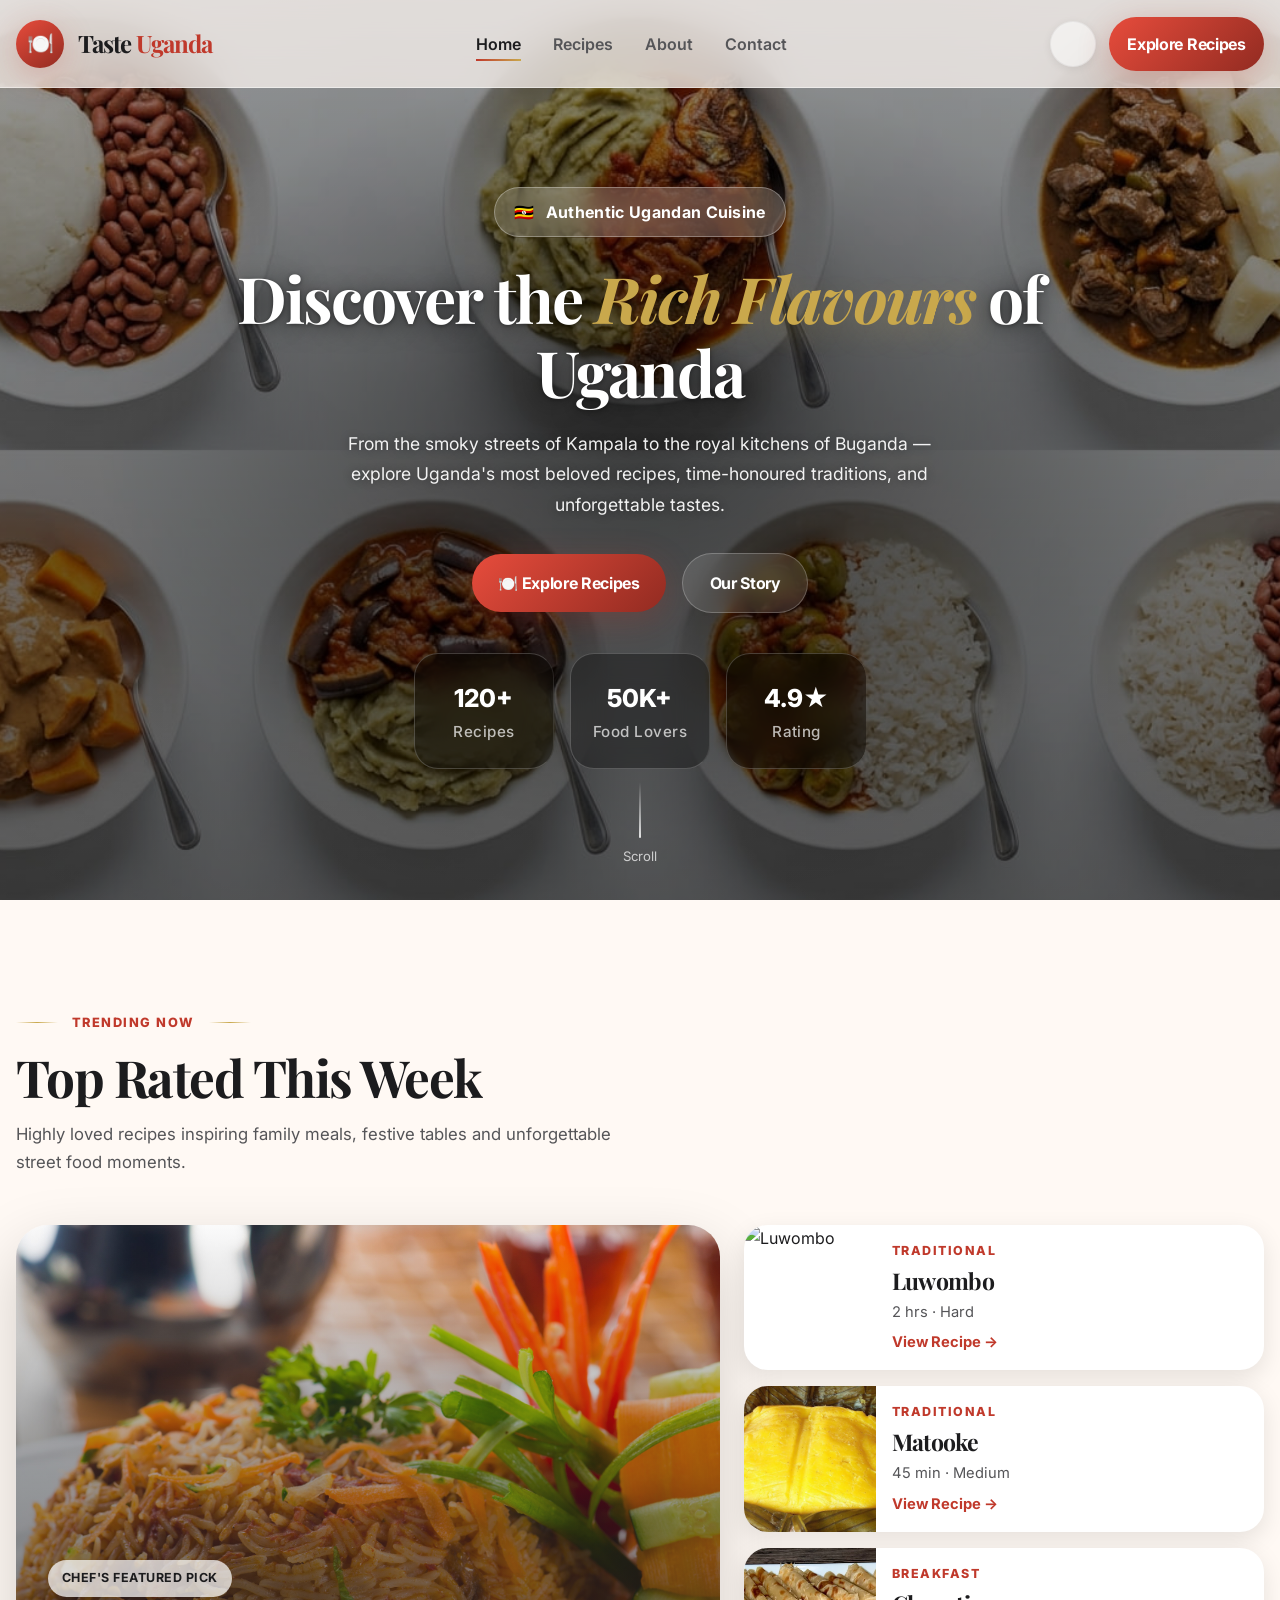
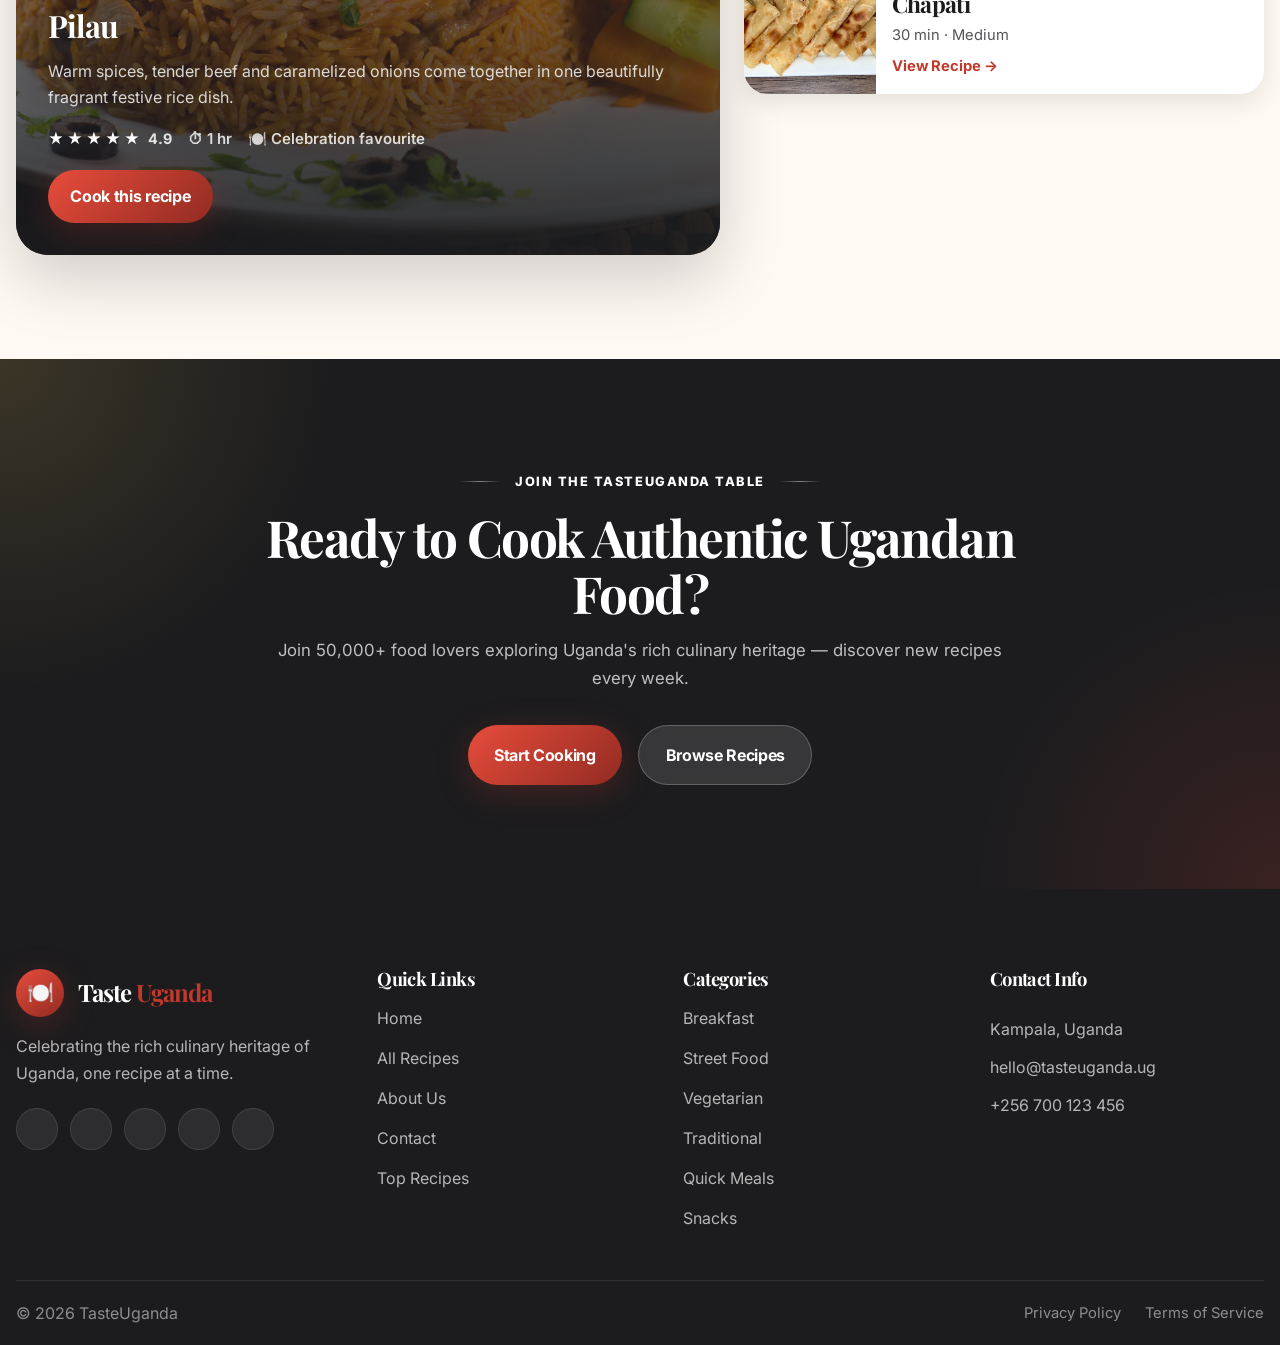
==== commit 402cdfef: "update the hero section, added new image and added an ellipse overlay" ====
--- a/index.html
+++ b/index.html
@@ -123,9 +123,7 @@
 
             <h1 class="hero-title">
               Discover the
-              <br />
               <em class="highlight">Rich Flavours</em>
-              <br />
               of Uganda
             </h1>
 
@@ -346,12 +344,12 @@
           <div>
             <h4 class="footer-title">Categories</h4>
             <div class="footer-links">
-              <a href="recipes.html">Breakfast</a>
-              <a href="recipes.html">Street Food</a>
-              <a href="recipes.html">Vegetarian</a>
-              <a href="recipes.html">Traditional</a>
-              <a href="recipes.html">Quick Meals</a>
-              <a href="recipes.html">Snacks</a>
+              <a href="recipes.html?category=breakfast">Breakfast</a>
+              <a href="recipes.html?category=street-food">Street Food</a>
+              <a href="recipes.html?category=vegetarian">Vegetarian</a>
+              <a href="recipes.html?category=traditional">Traditional</a>
+              <a href="recipes.html?category=quick-meals">Quick Meals</a>
+              <a href="recipes.html?category=snacks">Snacks</a>
             </div>
           </div>
 
--- a/css/styles.css
+++ b/css/styles.css
@@ -548,11 +548,7 @@
 }
 
 /* =========================================================
-   RESPONSIVE — NAVBAR
-========================================================= */
-
-/* =========================================================
-   TYPOGRAPHY — HERO
+   TYPOGRAPHY 
 ========================================================= */
 h1,
 h2,
@@ -632,7 +628,7 @@
 .hero-bg {
   position: absolute;
   inset: 0;
-  background-image: url("/assets/images/rolex.jpeg");
+  background-image: url("/assets/images/taste_uganda_home.jpeg");
   background-size: cover;
   background-position: center;
   transform: scale(1.04);
@@ -644,23 +640,22 @@
   inset: 0;
   background:
     radial-gradient(
-      circle at top right,
-      rgba(201, 168, 76, 0.22),
-      transparent 30%
+      ellipse at center,
+      rgba(0, 0, 0, 0.55) 0%,
+      rgba(0, 0, 0, 0.165) 60%,
+      rgba(0, 0, 0, 0.109) 100%
     ),
-    linear-gradient(
-      135deg,
-      rgba(28, 28, 30, 0.82),
-      rgba(28, 28, 30, 0.45) 45%,
-      rgba(192, 57, 43, 0.25)
-    );
+    linear-gradient(to bottom, rgba(0, 0, 0, 0.3), rgba(0, 0, 0, 0.6));
 }
 
 /* Hero content */
 .hero-content {
   position: relative;
   z-index: 1;
-  max-width: 760px;
+  width: 100%;
+  max-width: 80%;
+  margin: 0 auto;
+  text-align: center;
   color: #fff;
   padding: 3rem 0 5rem;
 }
@@ -670,25 +665,34 @@
   display: inline-flex;
   align-items: center;
   gap: 0.7rem;
-  padding: 0.7rem 1rem;
+  padding: 0.7rem 1.2rem;
   border-radius: var(--radius-full);
-  background: rgba(255, 255, 255, 0.12);
-  border: 1px solid rgba(255, 255, 255, 0.16);
-  backdrop-filter: blur(10px);
+  background: rgba(255, 255, 255, 0.2);
+  border: 1px solid rgba(255, 255, 255, 0.3);
+  backdrop-filter: blur(14px);
   margin-bottom: 1.5rem;
   color: #fff;
   font-weight: 700;
+  letter-spacing: 0.02em;
 }
 
 .hero-title {
   color: #fff;
   margin-bottom: 1.25rem;
+  text-shadow:
+    0 2px 24px rgba(0, 0, 0, 0.6),
+    0 1px 4px rgba(0, 0, 0, 0.4);
+  line-height: 1.15;
 }
 
 .hero-text {
   max-width: 640px;
-  color: rgba(255, 255, 255, 0.78);
-  font-size: 1.08rem;
+  margin-left: auto;
+  margin-right: auto;
+  color: rgba(255, 255, 255, 0.93);
+  font-size: 1.1rem;
+  line-height: 1.75;
+  text-shadow: 0 1px 8px rgba(0, 0, 0, 0.4);
   margin-bottom: 2rem;
 }
 
@@ -696,6 +700,7 @@
 .hero-actions {
   display: flex;
   align-items: center;
+  justify-content: center;
   flex-wrap: wrap;
   gap: 1rem;
   margin-bottom: 2.5rem;
@@ -705,16 +710,17 @@
 .hero-stats {
   display: flex;
   flex-wrap: wrap;
+  justify-content: center;
   gap: 1rem;
 }
 
 .stat-item {
   min-width: 140px;
-  padding: 1rem 1.2rem;
+  padding: 1rem 1.4rem;
   border-radius: var(--radius-xl);
-  background: rgba(255, 255, 255, 0.11);
-  border: 1px solid rgba(255, 255, 255, 0.12);
-  backdrop-filter: blur(12px);
+  background: rgba(0, 0, 0, 0.35);
+  border: 1px solid rgba(255, 255, 255, 0.2);
+  backdrop-filter: blur(16px);
 }
 
 .stat-number {
@@ -724,7 +730,7 @@
 }
 
 .stat-label {
-  color: rgba(255, 255, 255, 0.68);
+  color: rgba(255, 255, 255, 0.88);
   font-size: 0.92rem;
 }
 
@@ -754,9 +760,6 @@
   );
 }
 
-/* =========================================================
-   ANIMATIONS
-========================================================= */
 @keyframes bounce {
   0%,
   20%,
@@ -773,13 +776,6 @@
   }
 }
 
-/* =========================================================
-   RESPONSIVE — HERO
-========================================================= */
-
-/* =========================================================
-   SECTION UTILITIES
-========================================================= */
 .section {
   padding: 6.5rem 0;
 }
@@ -1038,10 +1034,6 @@
   letter-spacing: 0.12em;
   color: var(--primary);
 }
-
-/* =========================================================
-   RESPONSIVE — TOP RATED
-========================================================= */
 
 /* =========================================================
    FOOTER
@@ -1264,10 +1256,6 @@
   margin-top: 2rem;
 }
 
-/* =========================================================
-   RESPONSIVE — FOOTER
-========================================================= */
-
 .page-hero {
   position: relative;
   display: flex;
@@ -2337,6 +2325,7 @@
   }
 
   .hero-content {
+    max-width: 100%;
     padding-top: 6rem;
   }
 
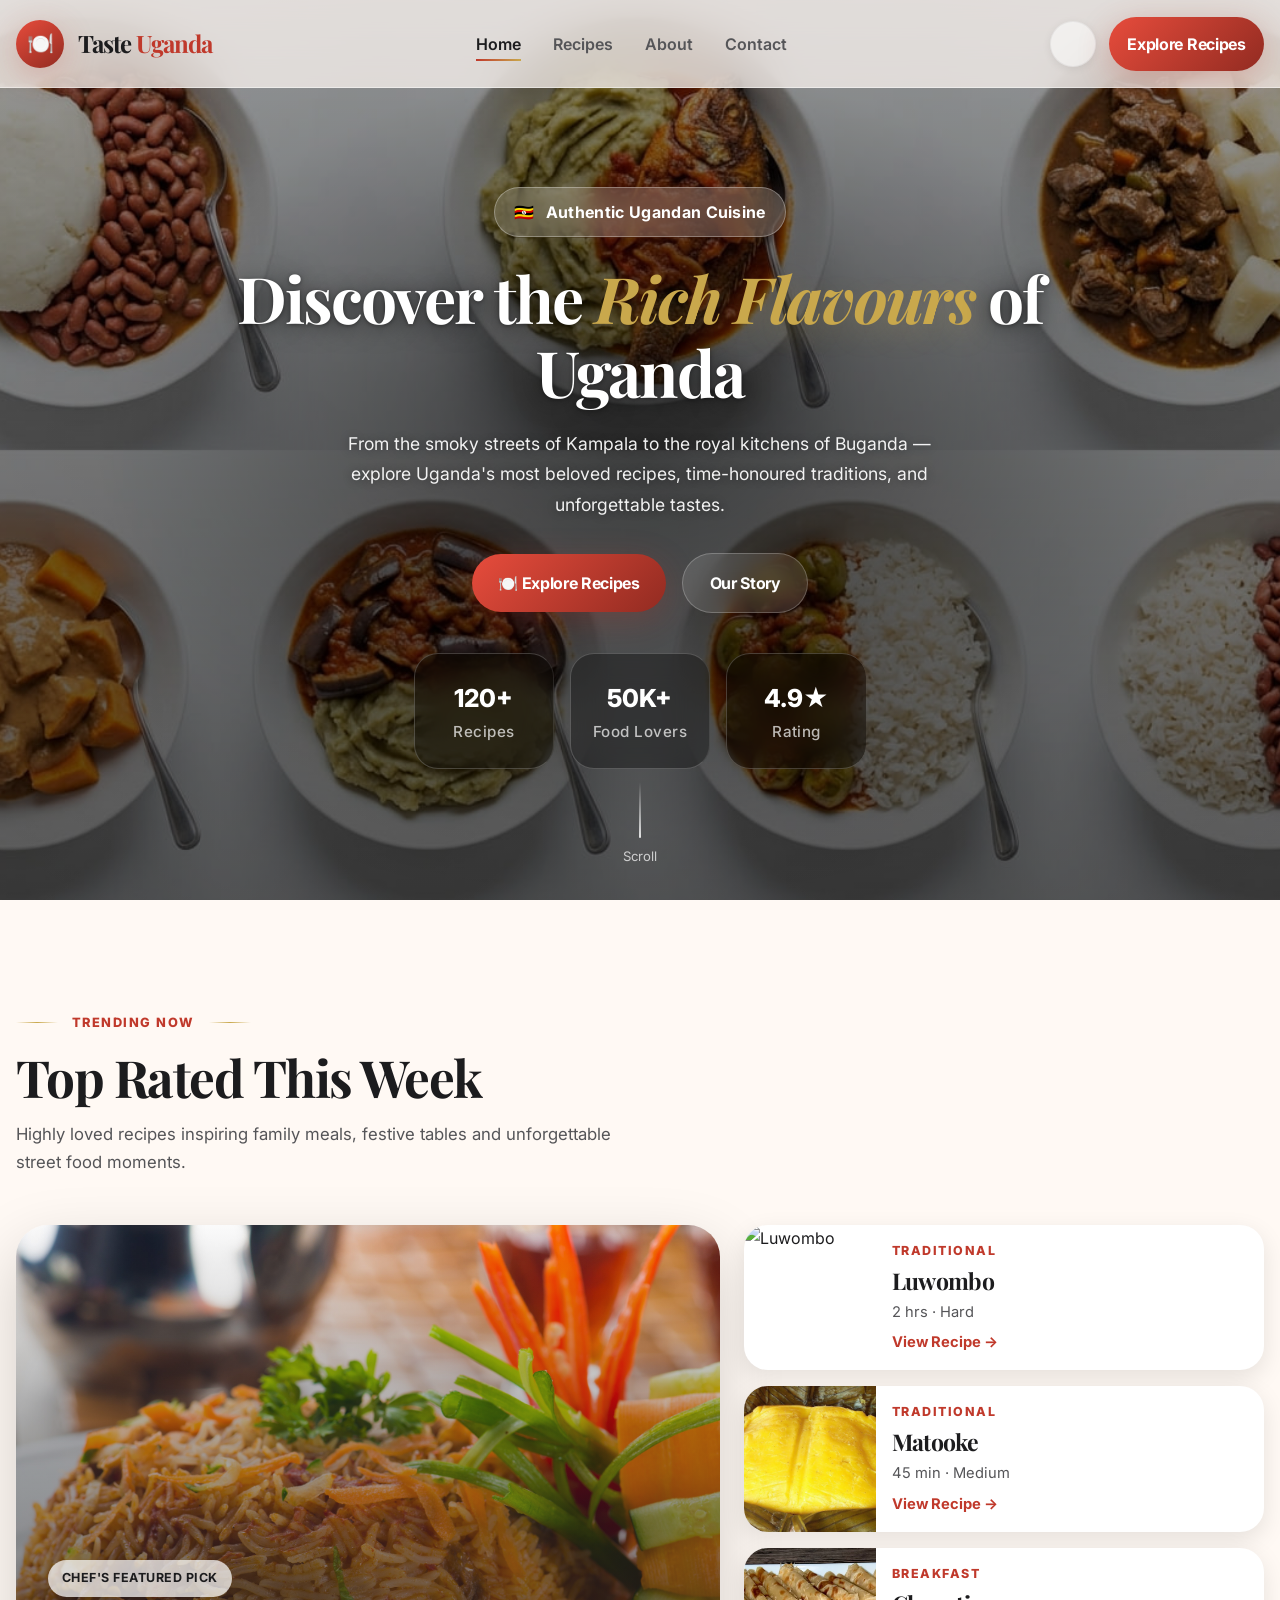
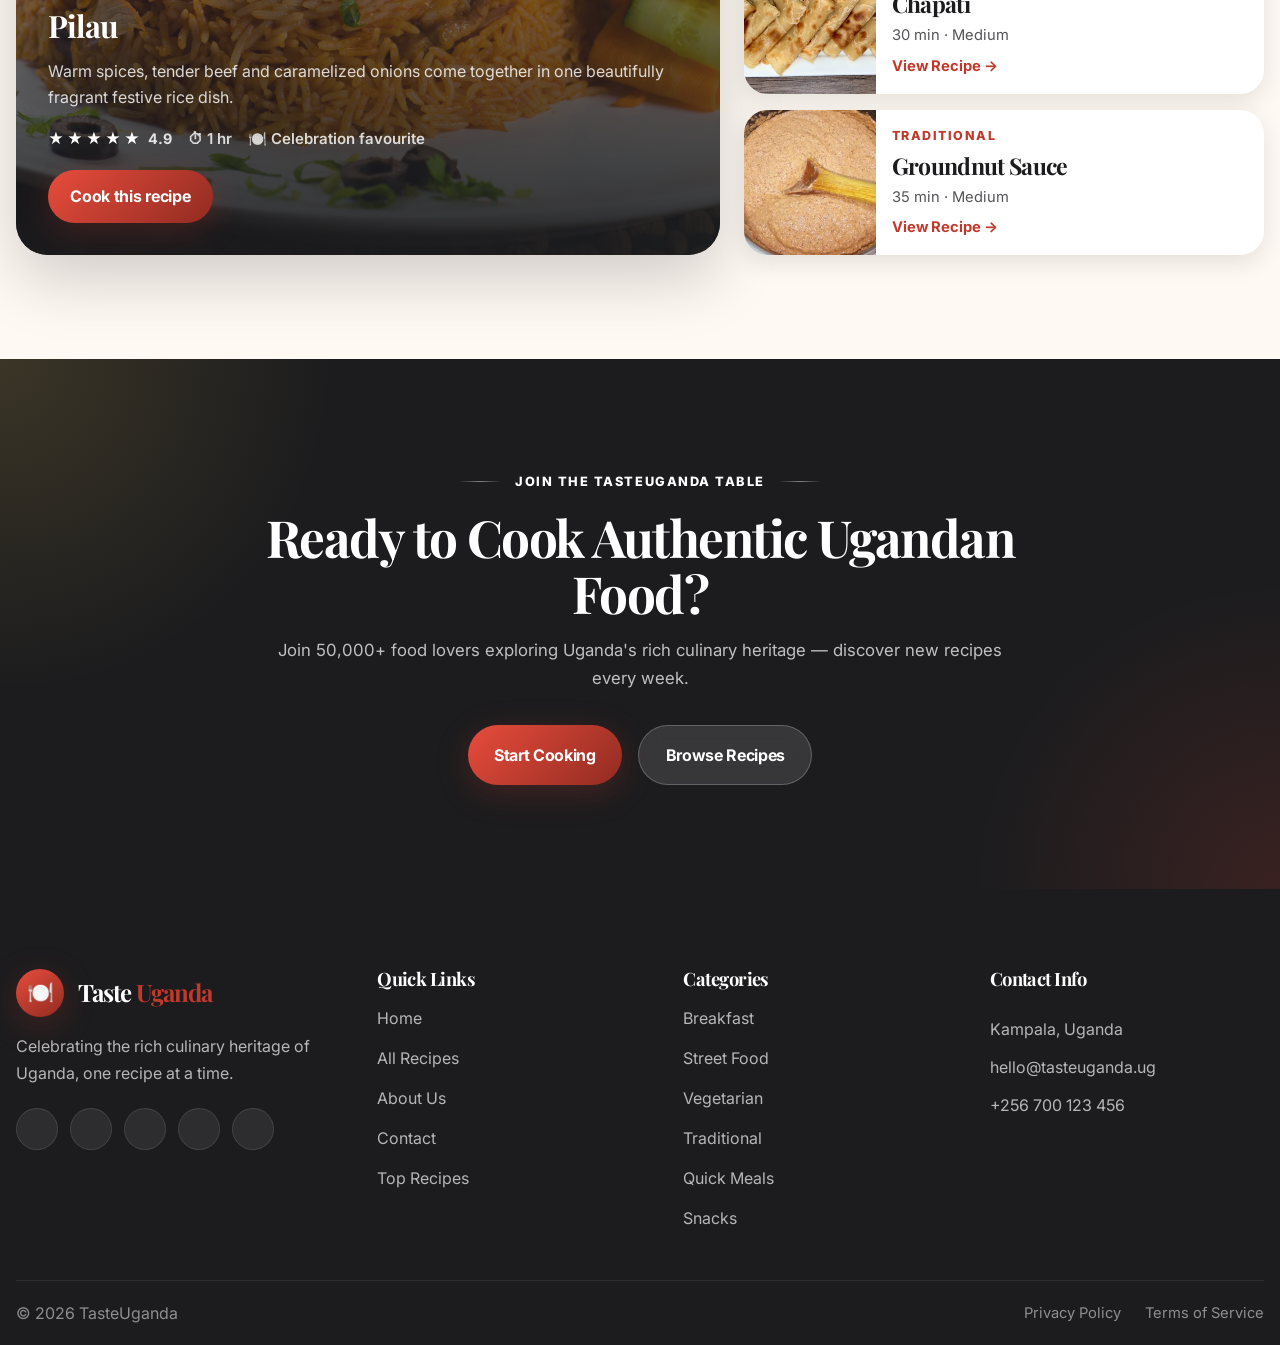
==== commit e75aa65c: "update the links on the top rated" ====
--- a/index.html
+++ b/index.html
@@ -192,7 +192,7 @@
                   <span>⏱ 1 hr</span>
                   <span>🍽️ Celebration favourite</span>
                 </div>
-                <a href="recipe-detail.html" class="btn btn-primary">
+                <a href="recipe-detail.html?id=pilau" class="btn btn-primary">
                   Cook this recipe
                 </a>
               </div>
@@ -210,7 +210,10 @@
                   <span class="food-card-category">Traditional</span>
                   <h4>Luwombo</h4>
                   <p>2 hrs · Hard</p>
-                  <a href="recipe-detail.html" class="top-thumb-link">
+                  <a
+                    href="recipe-detail.html?id=luwombo"
+                    class="top-thumb-link"
+                  >
                     View Recipe →
                   </a>
                 </div>
@@ -226,7 +229,7 @@
                   <span class="food-card-category">Traditional</span>
                   <h4>Matooke</h4>
                   <p>45 min · Medium</p>
-                  <a href="recipe-detail.html" class="top-thumb-link">
+                  <a href="recipe-detail.html?id=matoke" class="top-thumb-link">
                     View Recipe →
                   </a>
                 </div>
@@ -242,7 +245,10 @@
                   <span class="food-card-category">Breakfast</span>
                   <h4>Chapati</h4>
                   <p>30 min · Medium</p>
-                  <a href="recipe-detail.html" class="top-thumb-link">
+                  <a
+                    href="recipe-detail.html?id=chapati"
+                    class="top-thumb-link"
+                  >
                     View Recipe →
                   </a>
                 </div>
@@ -258,7 +264,10 @@
                   <span class="food-card-category">Traditional</span>
                   <h4>Groundnut Sauce</h4>
                   <p>35 min · Medium</p>
-                  <a href="recipe-detail.html" class="top-thumb-link">
+                  <a
+                    href="recipe-detail.html?id=groundnut-stew"
+                    class="top-thumb-link"
+                  >
                     View Recipe →
                   </a>
                 </div>
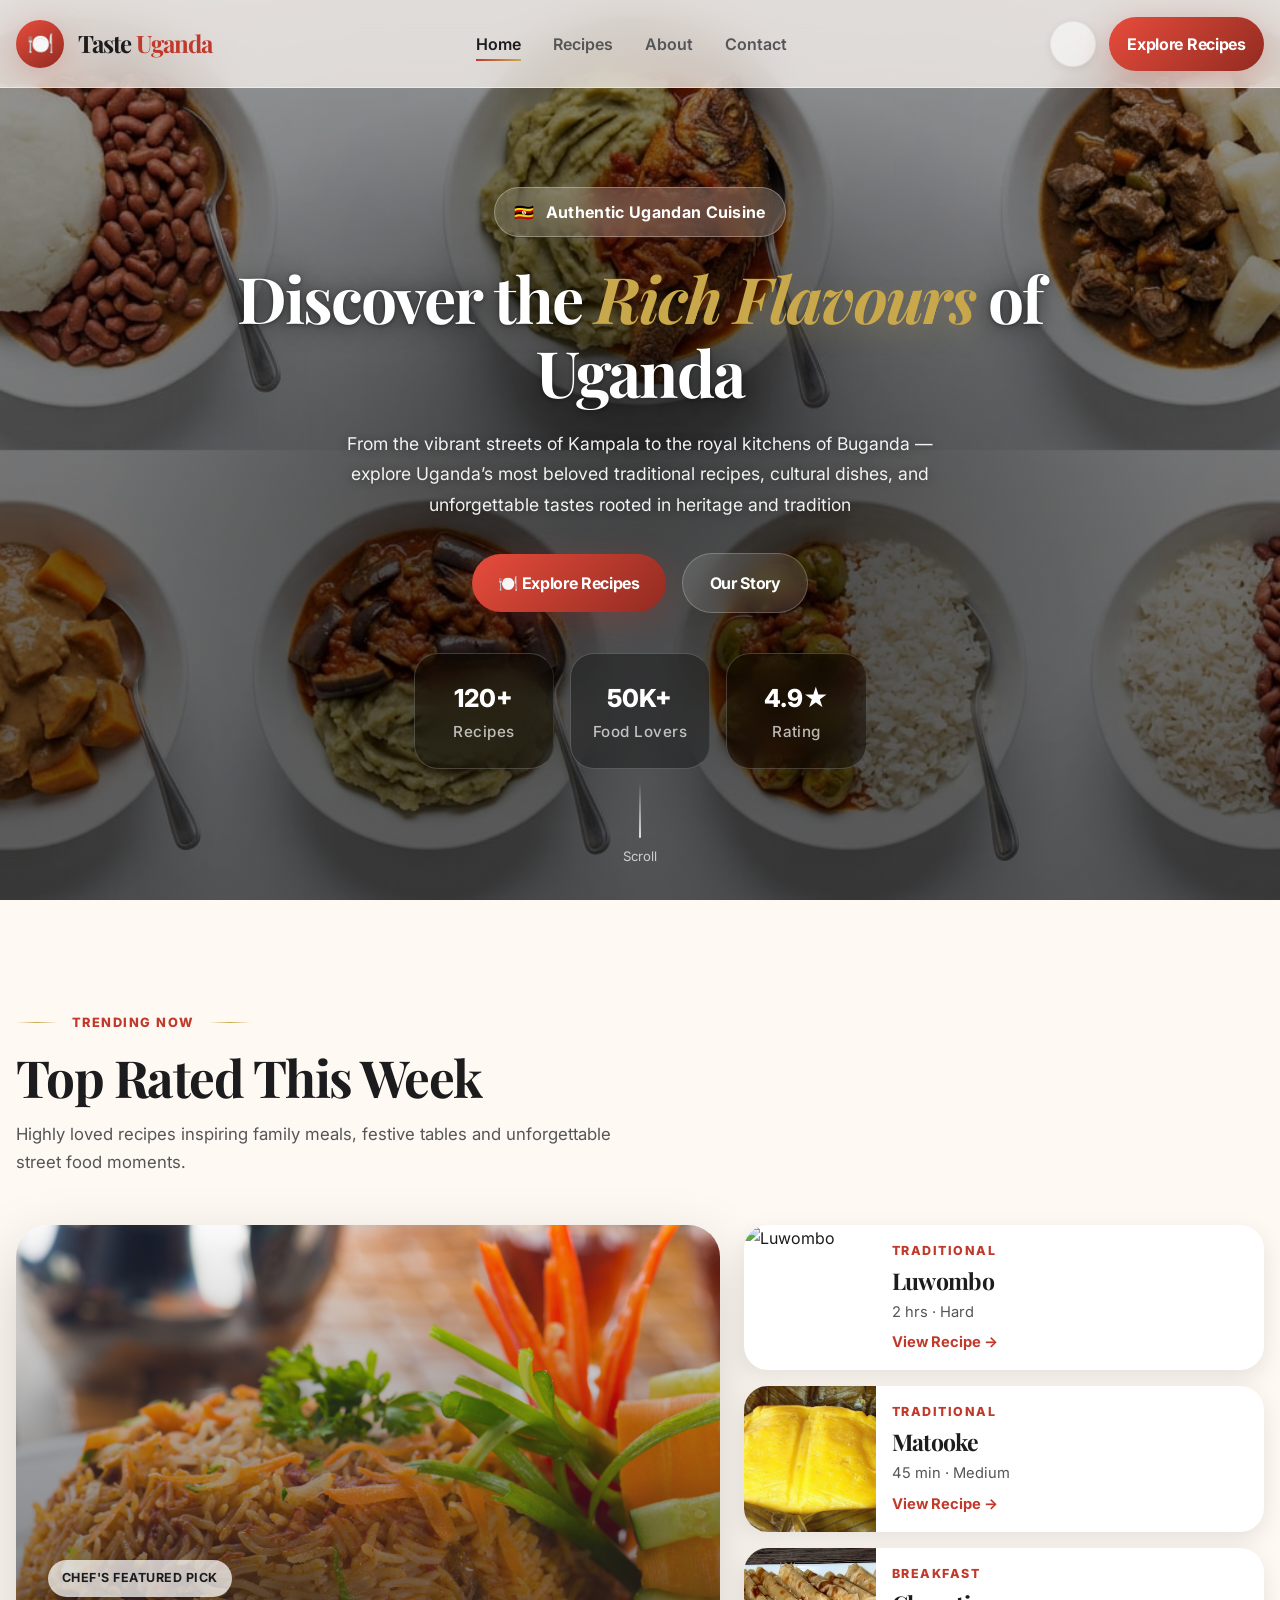
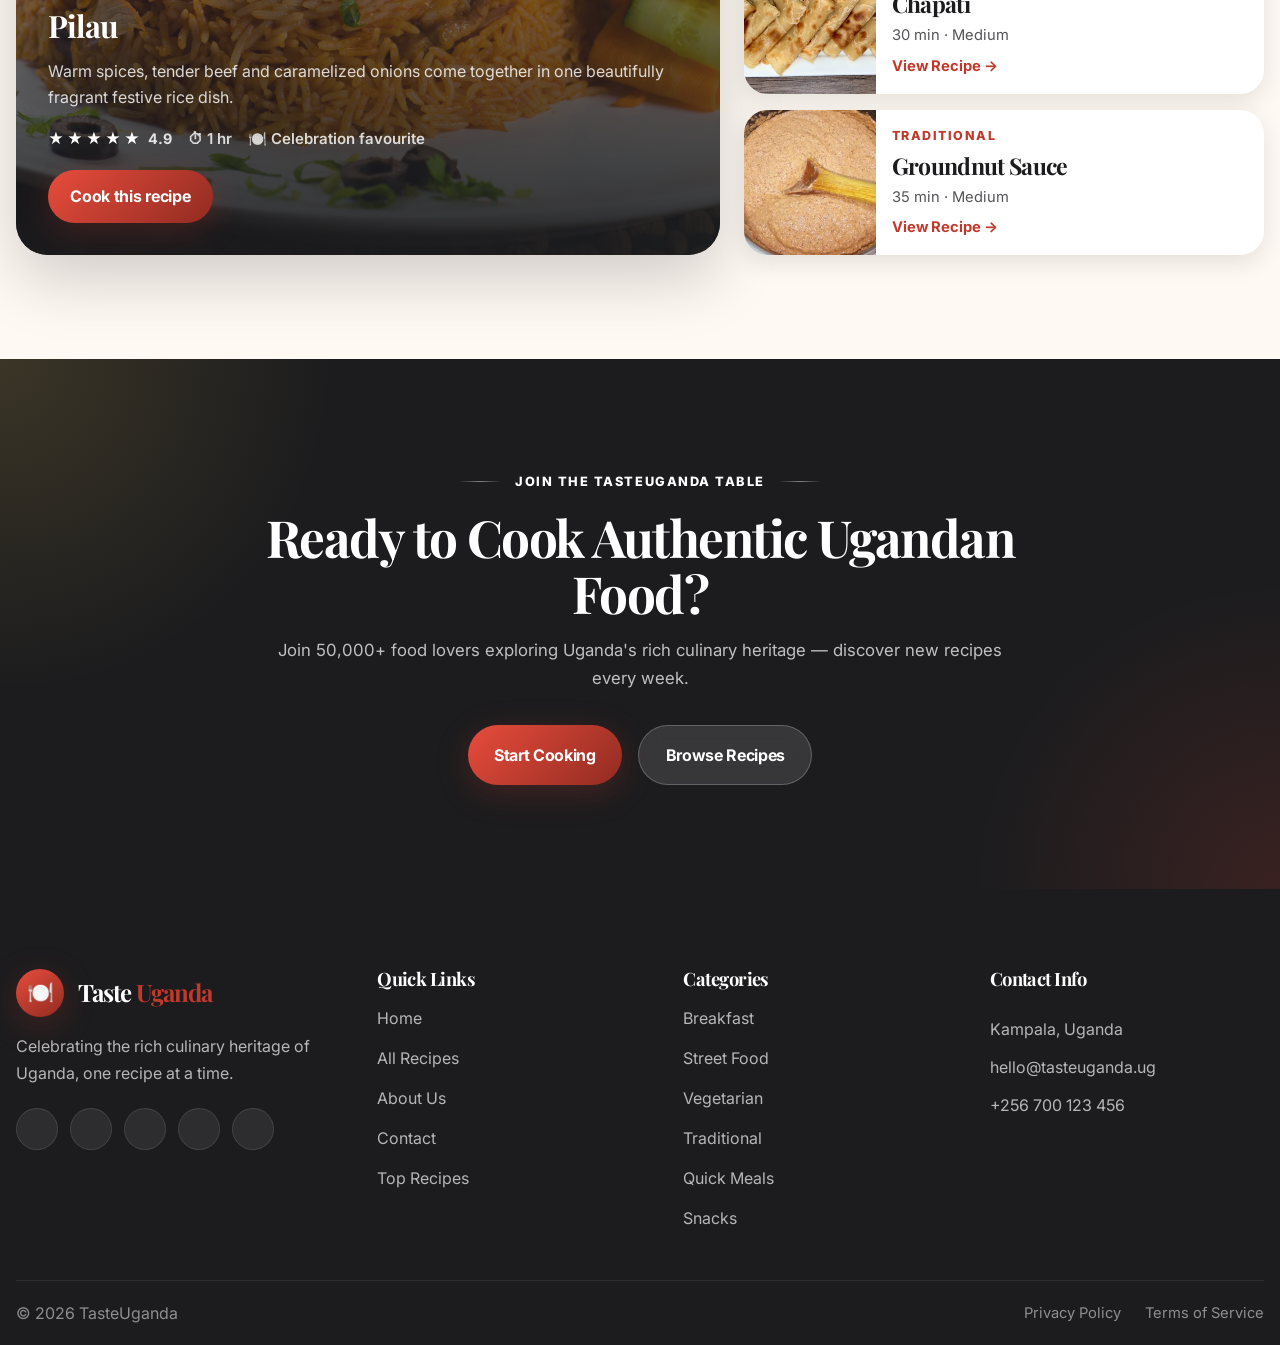
==== commit 3d5fd25e: "update the story" ====
--- a/index.html
+++ b/index.html
@@ -128,9 +128,10 @@
             </h1>
 
             <p class="hero-text">
-              From the smoky streets of Kampala to the royal kitchens of Buganda
-              — explore Uganda's most beloved recipes, time-honoured traditions,
-              and unforgettable tastes.
+              From the vibrant streets of Kampala to the royal kitchens of
+              Buganda — explore Uganda’s most beloved traditional recipes,
+              cultural dishes, and unforgettable tastes rooted in heritage and
+              tradition
             </p>
 
             <div class="hero-actions">
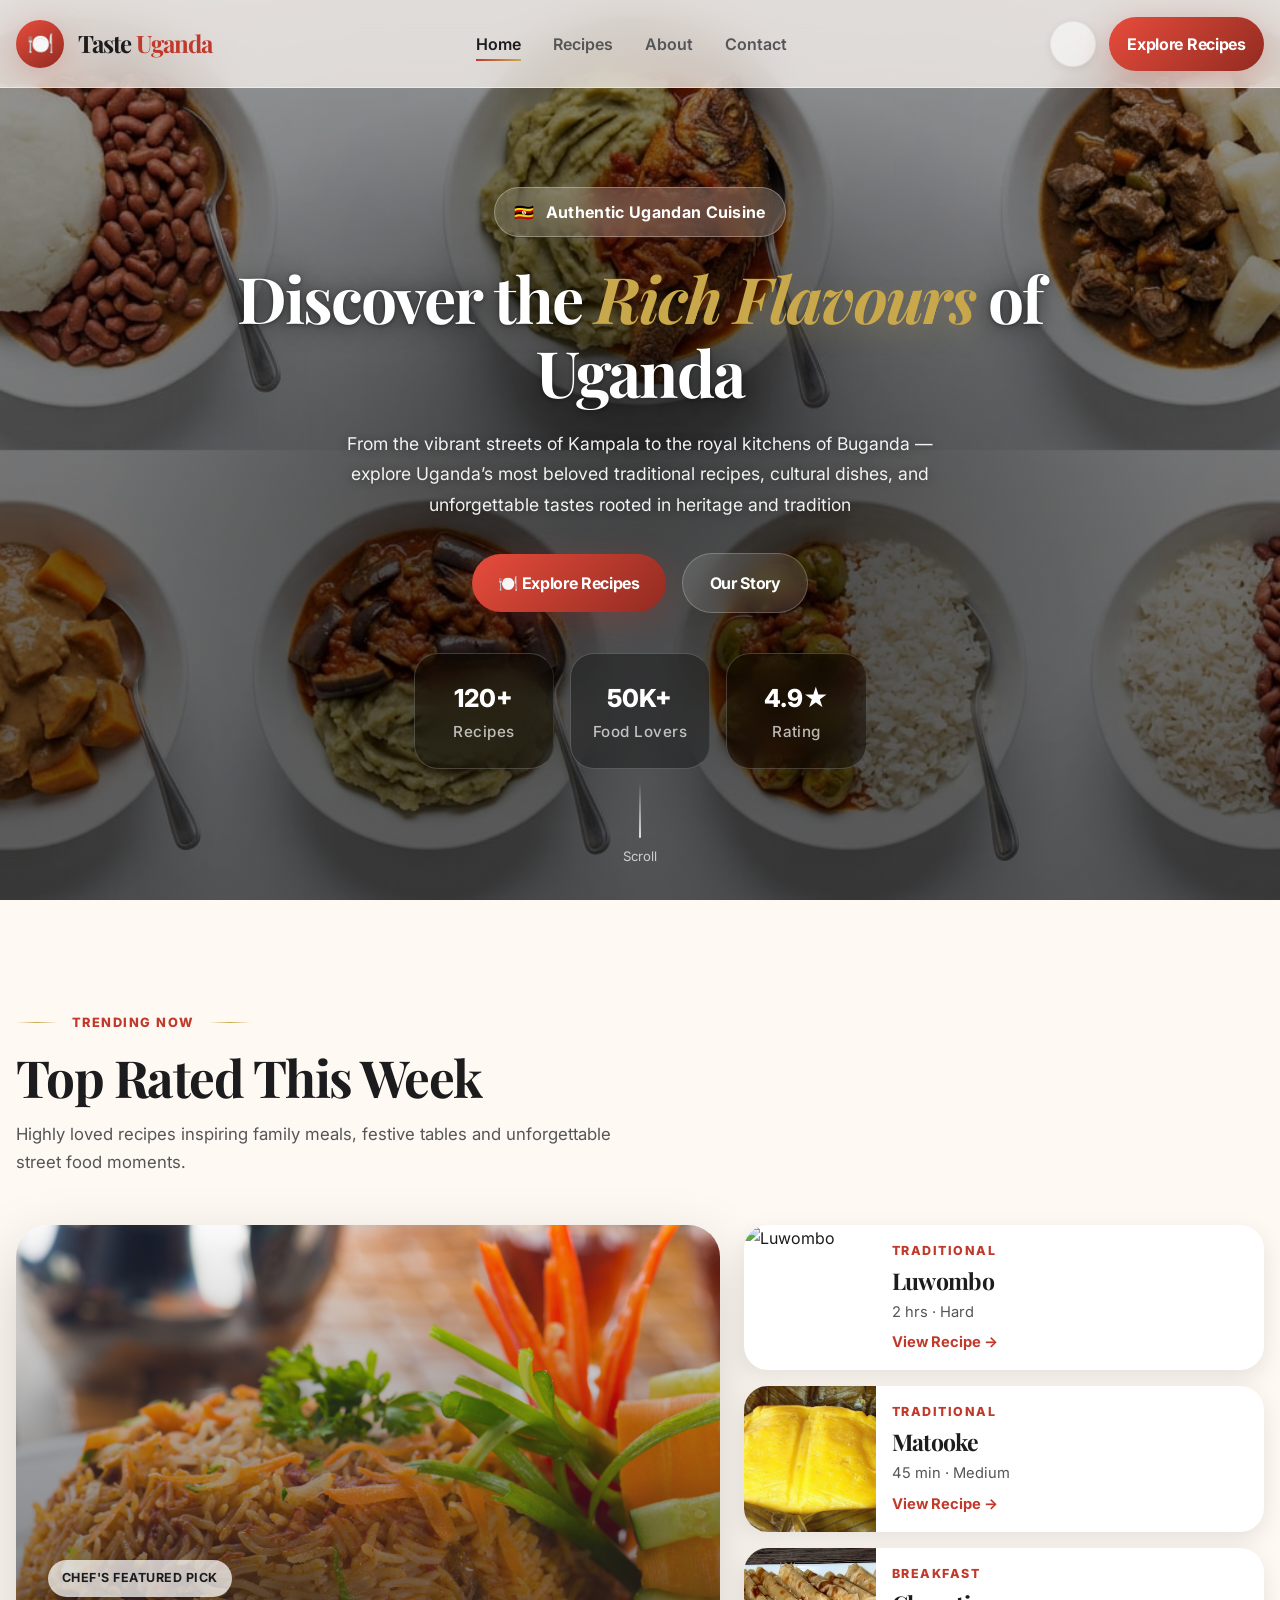
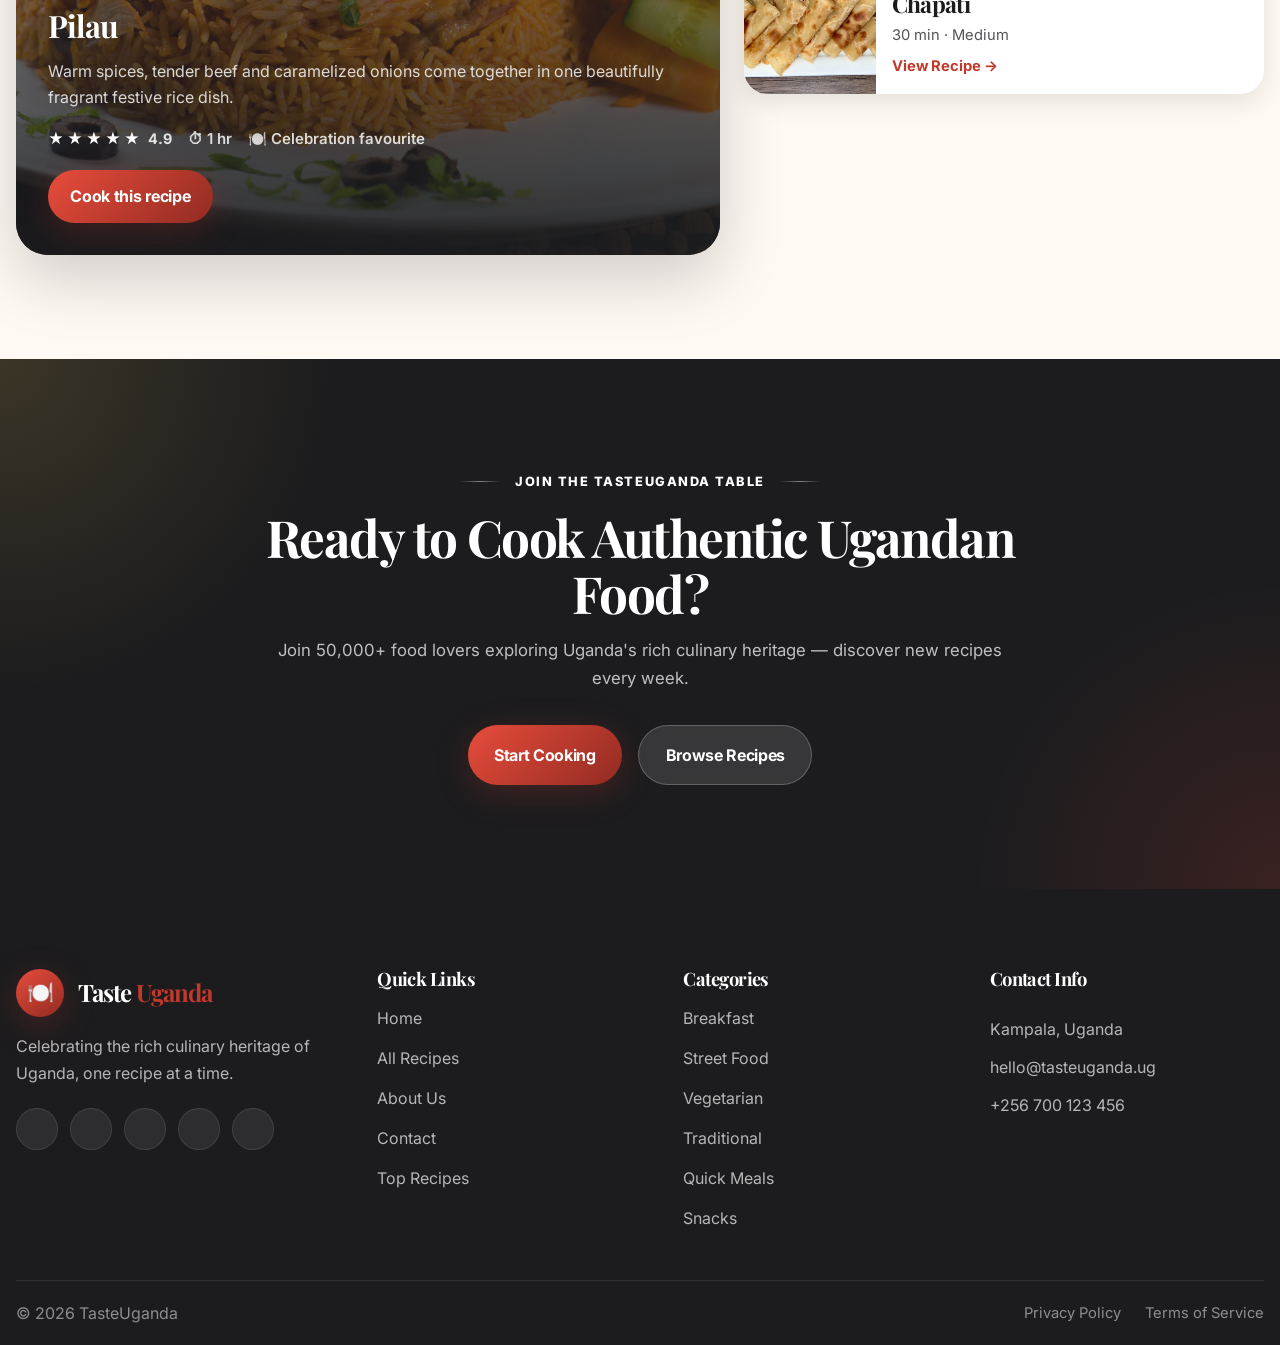
==== commit 34642bae: "update the title to Taste Uganda – Ugandan Food recipe platform" ====
--- a/index.html
+++ b/index.html
@@ -7,7 +7,7 @@
       name="description"
       content="Discover authentic Ugandan recipes, from Rolex and Matoke to Pilau and Luwombo."
     />
-    <title>Taste Uganda | Authentic Ugandan Cuisine</title>
+    <title>Taste Uganda – Ugandan Food recipe platform</title>
     <link
       rel="icon"
       href="data:image/svg+xml,%3Csvg xmlns=%27http://www.w3.org/2000/svg%27 viewBox=%270 0 100 100%27%3E%3Ctext y=%27.9em%27 font-size=%2790%27%3E🍽️%3C/text%3E%3C/svg%3E"
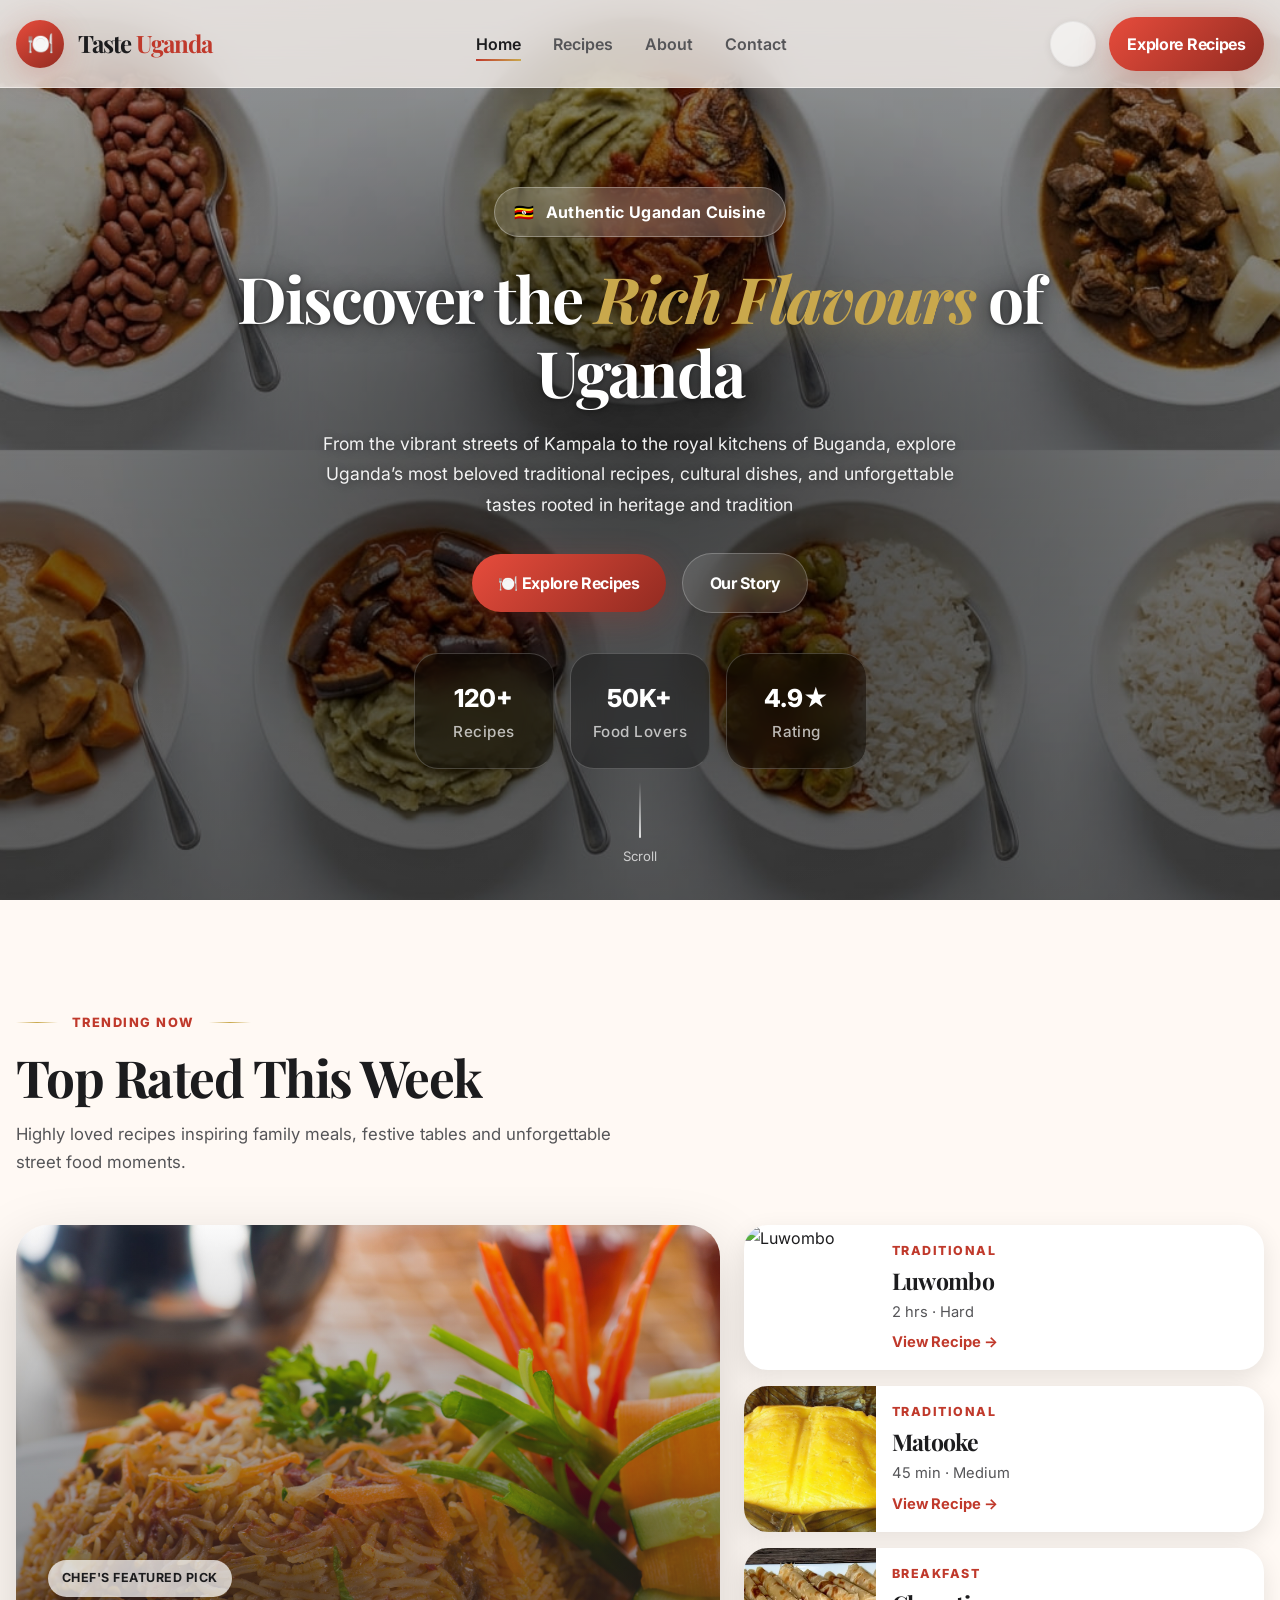
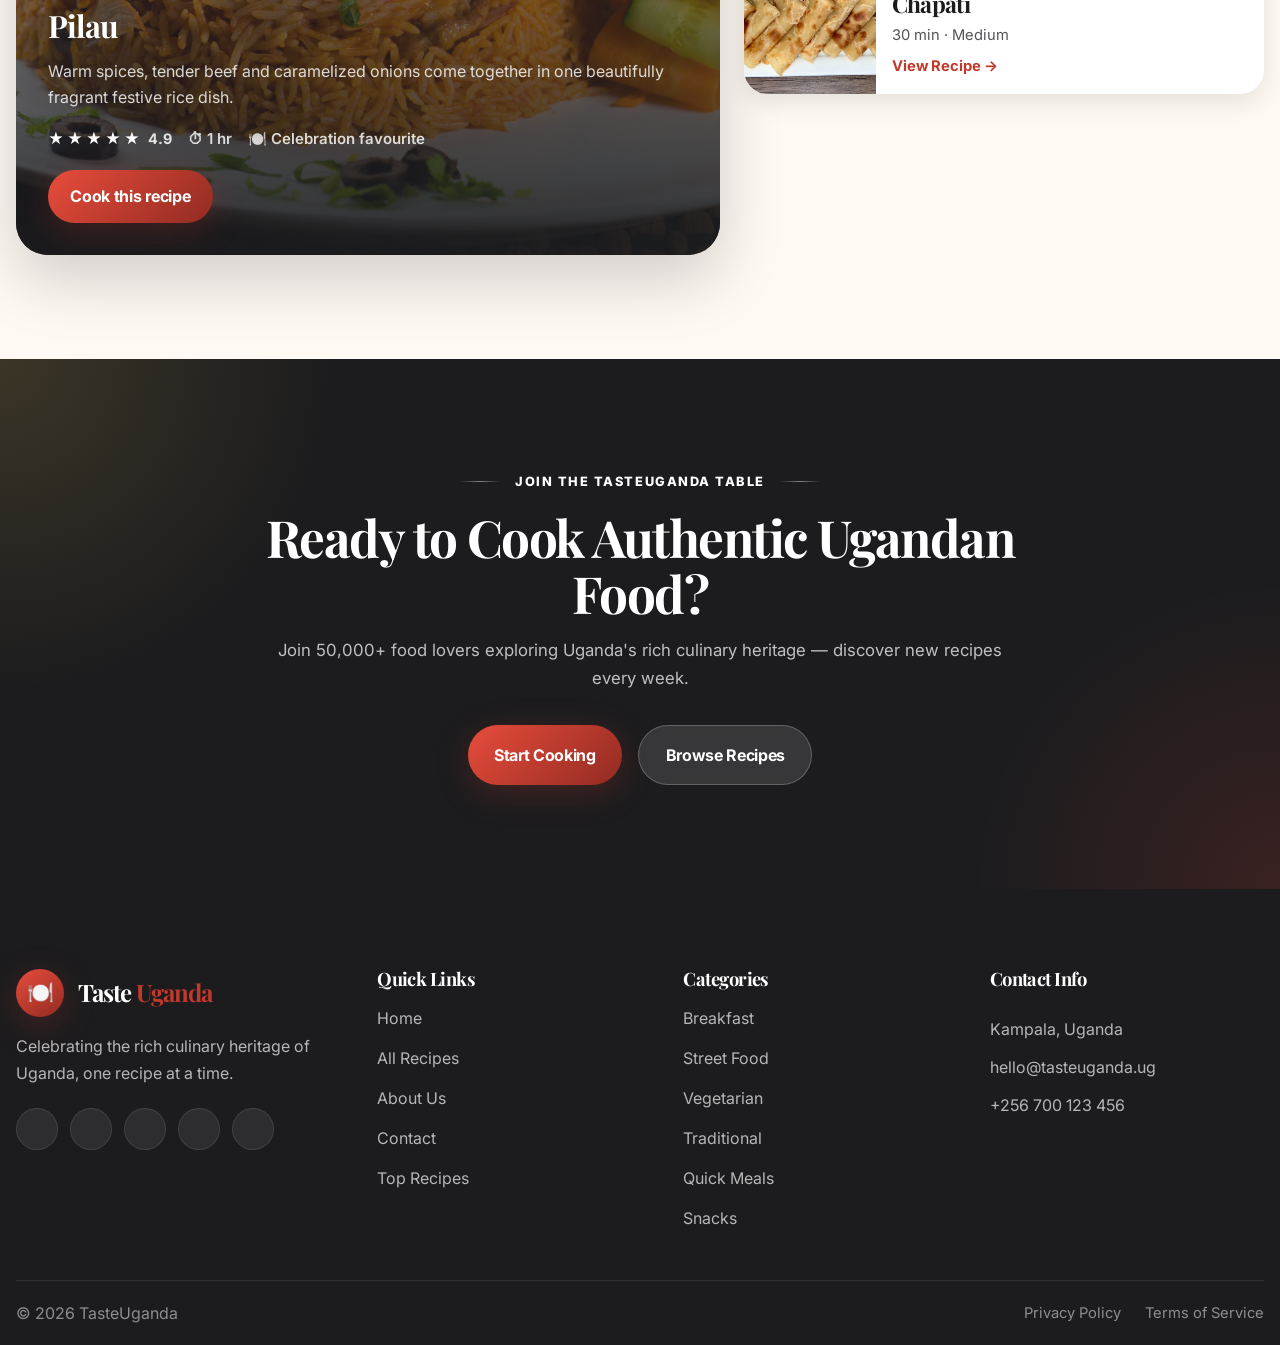
==== commit 73bd7624: "update the recipe filters" ====
--- a/index.html
+++ b/index.html
@@ -129,7 +129,7 @@
 
             <p class="hero-text">
               From the vibrant streets of Kampala to the royal kitchens of
-              Buganda — explore Uganda’s most beloved traditional recipes,
+              Buganda, explore Uganda’s most beloved traditional recipes,
               cultural dishes, and unforgettable tastes rooted in heritage and
               tradition
             </p>
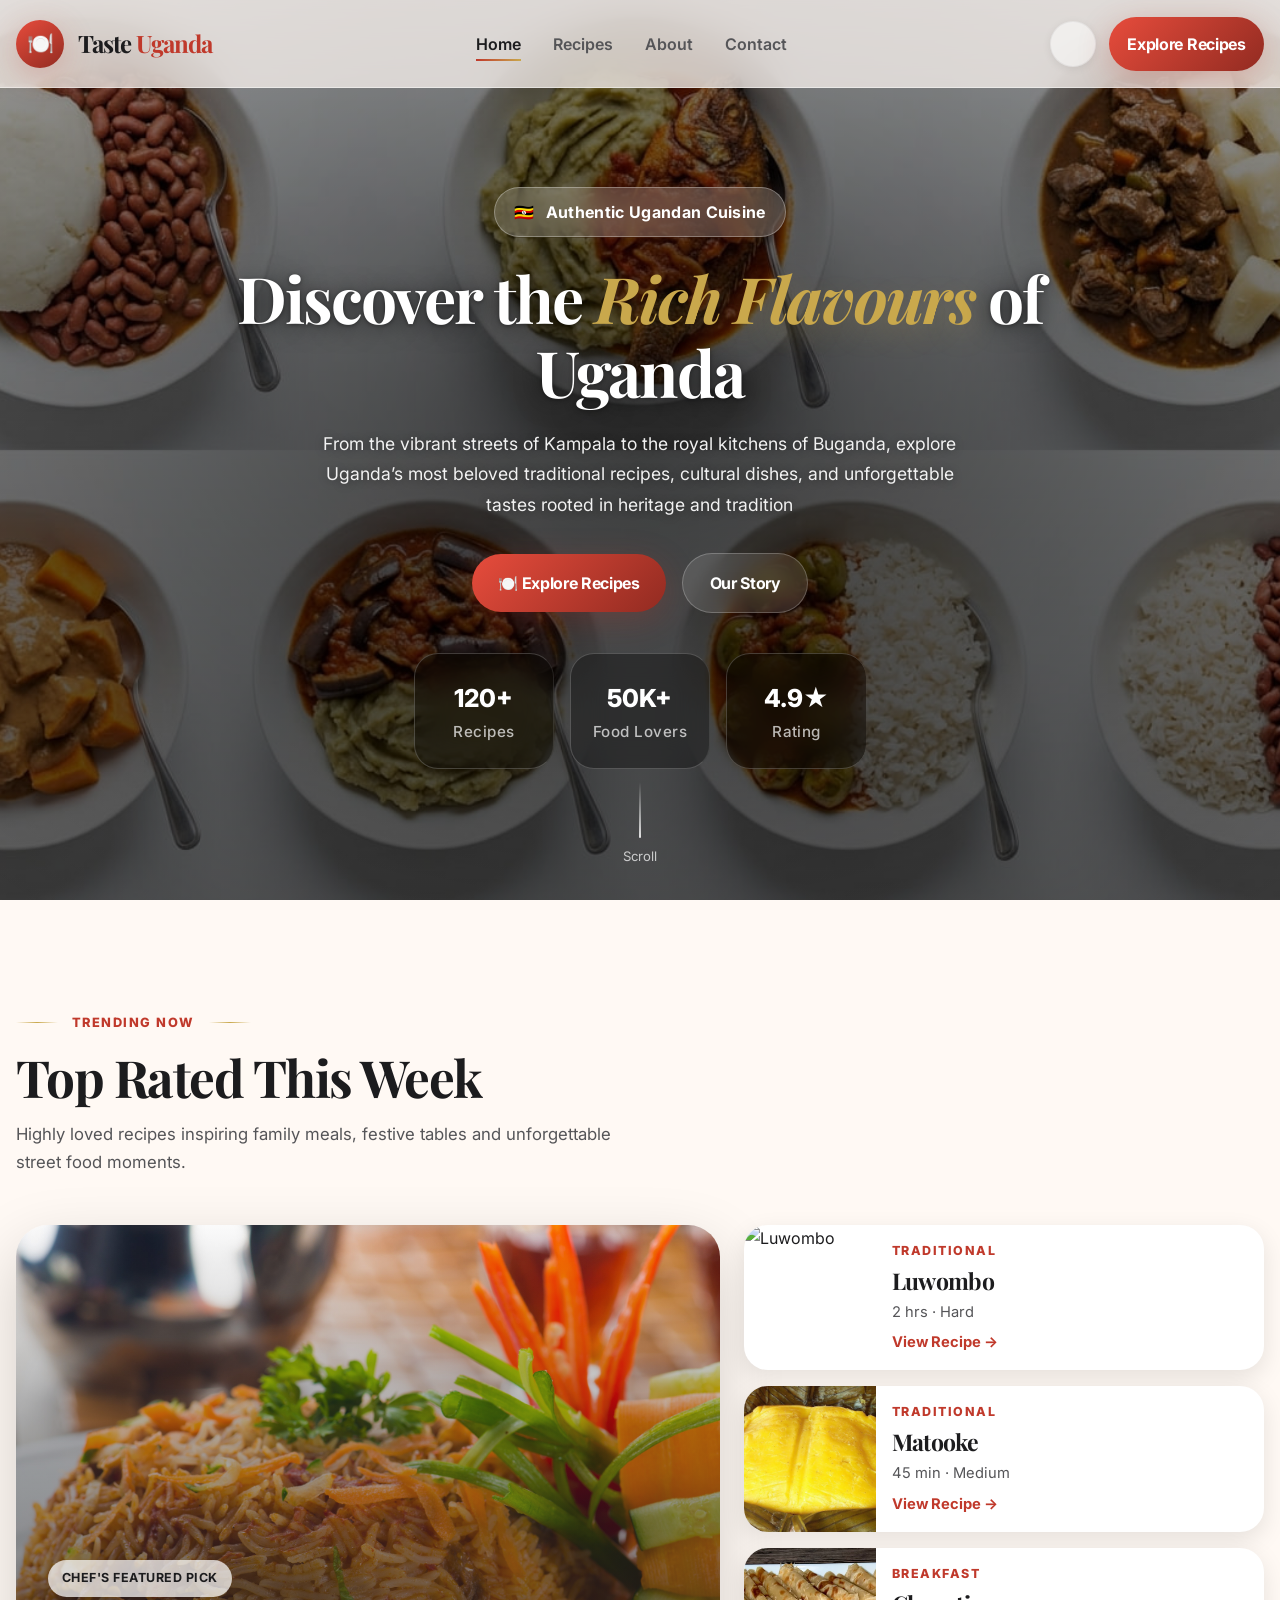
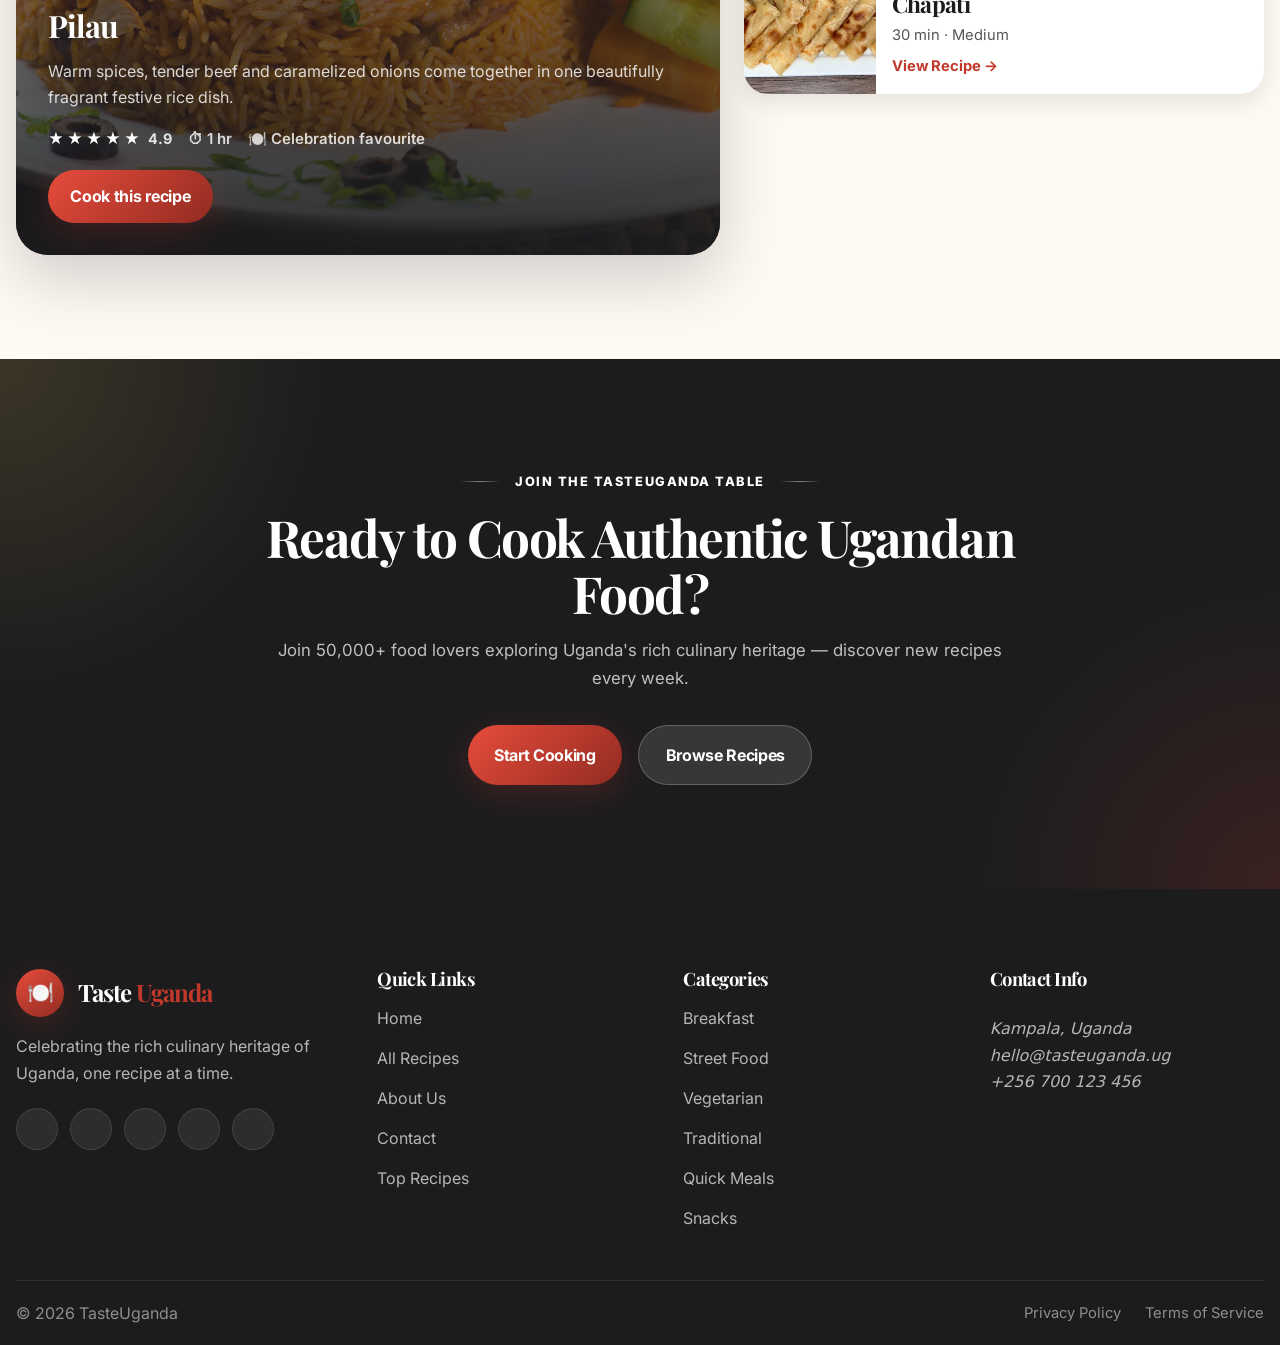
==== commit 60a4c1b7: "update the html to embrace semtantic elements" ====
--- a/index.html
+++ b/index.html
@@ -17,7 +17,7 @@
   </head>
   <body>
     <!-- ===================== NAVBAR ===================== -->
-    <nav class="navbar" id="navbar">
+    <nav class="navbar" id="navbar" aria-label="Main navigation">
       <div class="container">
         <div class="navbar-inner">
           <!-- Logo -->
@@ -56,7 +56,7 @@
     </nav>
 
     <!-- ===================== MOBILE MENU ===================== -->
-    <div class="mobile-menu" id="mobileMenu">
+    <nav class="mobile-menu" id="mobileMenu" aria-label="Mobile navigation">
       <ul class="mobile-nav-links">
         <li>
           <a href="index.html" class="mobile-nav-link active">
@@ -86,10 +86,15 @@
       <a href="recipes.html" class="btn btn-primary mobile-nav-cta">
         Explore Recipes
       </a>
-    </div>
+    </nav>
 
     <!-- ===================== SEARCH OVERLAY ===================== -->
-    <div class="search-overlay" id="searchOverlay">
+    <div
+      class="search-overlay"
+      id="searchOverlay"
+      role="search"
+      aria-label="Search recipes"
+    >
       <div class="search-box">
         <div class="search-input-wrapper">
           <span class="search-icon-inner">
@@ -339,7 +344,7 @@
           </div>
 
           <!-- Quick links -->
-          <div>
+          <nav aria-label="Quick links">
             <h4 class="footer-title">Quick Links</h4>
             <div class="footer-links">
               <a href="index.html">Home</a>
@@ -348,10 +353,10 @@
               <a href="contact.html">Contact</a>
               <a href="recipes.html">Top Recipes</a>
             </div>
-          </div>
+          </nav>
 
           <!-- Categories -->
-          <div>
+          <nav aria-label="Recipe categories">
             <h4 class="footer-title">Categories</h4>
             <div class="footer-links">
               <a href="recipes.html?category=breakfast">Breakfast</a>
@@ -361,23 +366,25 @@
               <a href="recipes.html?category=quick-meals">Quick Meals</a>
               <a href="recipes.html?category=snacks">Snacks</a>
             </div>
-          </div>
+          </nav>
 
           <!-- Contact info -->
           <div class="footer-contact">
             <h4 class="footer-title">Contact Info</h4>
-            <p>
-              <iconify-icon icon="typcn:location-outline"></iconify-icon>
-              Kampala, Uganda
-            </p>
-            <p>
-              <iconify-icon icon="line-md:email"></iconify-icon>
-              hello@tasteuganda.ug
-            </p>
-            <p>
-              <iconify-icon icon="line-md:phone"></iconify-icon>
-              +256 700 123 456
-            </p>
+            <address>
+              <p>
+                <iconify-icon icon="typcn:location-outline"></iconify-icon>
+                Kampala, Uganda
+              </p>
+              <p>
+                <iconify-icon icon="line-md:email"></iconify-icon>
+                <a href="mailto:hello@tasteuganda.ug">hello@tasteuganda.ug</a>
+              </p>
+              <p>
+                <iconify-icon icon="line-md:phone"></iconify-icon>
+                <a href="tel:+256700123456">+256 700 123 456</a>
+              </p>
+            </address>
           </div>
         </div>
 
--- a/css/styles.css
+++ b/css/styles.css
@@ -642,7 +642,7 @@
     radial-gradient(
       ellipse at center,
       rgba(0, 0, 0, 0.55) 0%,
-      rgba(0, 0, 0, 0.165) 60%,
+      rgba(0, 0, 0, 0.275) 60%,
       rgba(0, 0, 0, 0.109) 100%
     ),
     linear-gradient(to bottom, rgba(0, 0, 0, 0.3), rgba(0, 0, 0, 0.6));
@@ -1741,8 +1741,11 @@
   display: flex;
   flex-wrap: wrap;
   gap: 0.5rem;
-}
-.culture-dishes span {
+  list-style: none;
+  margin: 0;
+  padding: 0;
+}
+.culture-dishes li {
   background: var(--cream);
   border: 1px solid #e8e0d6;
   border-radius: 50px;
